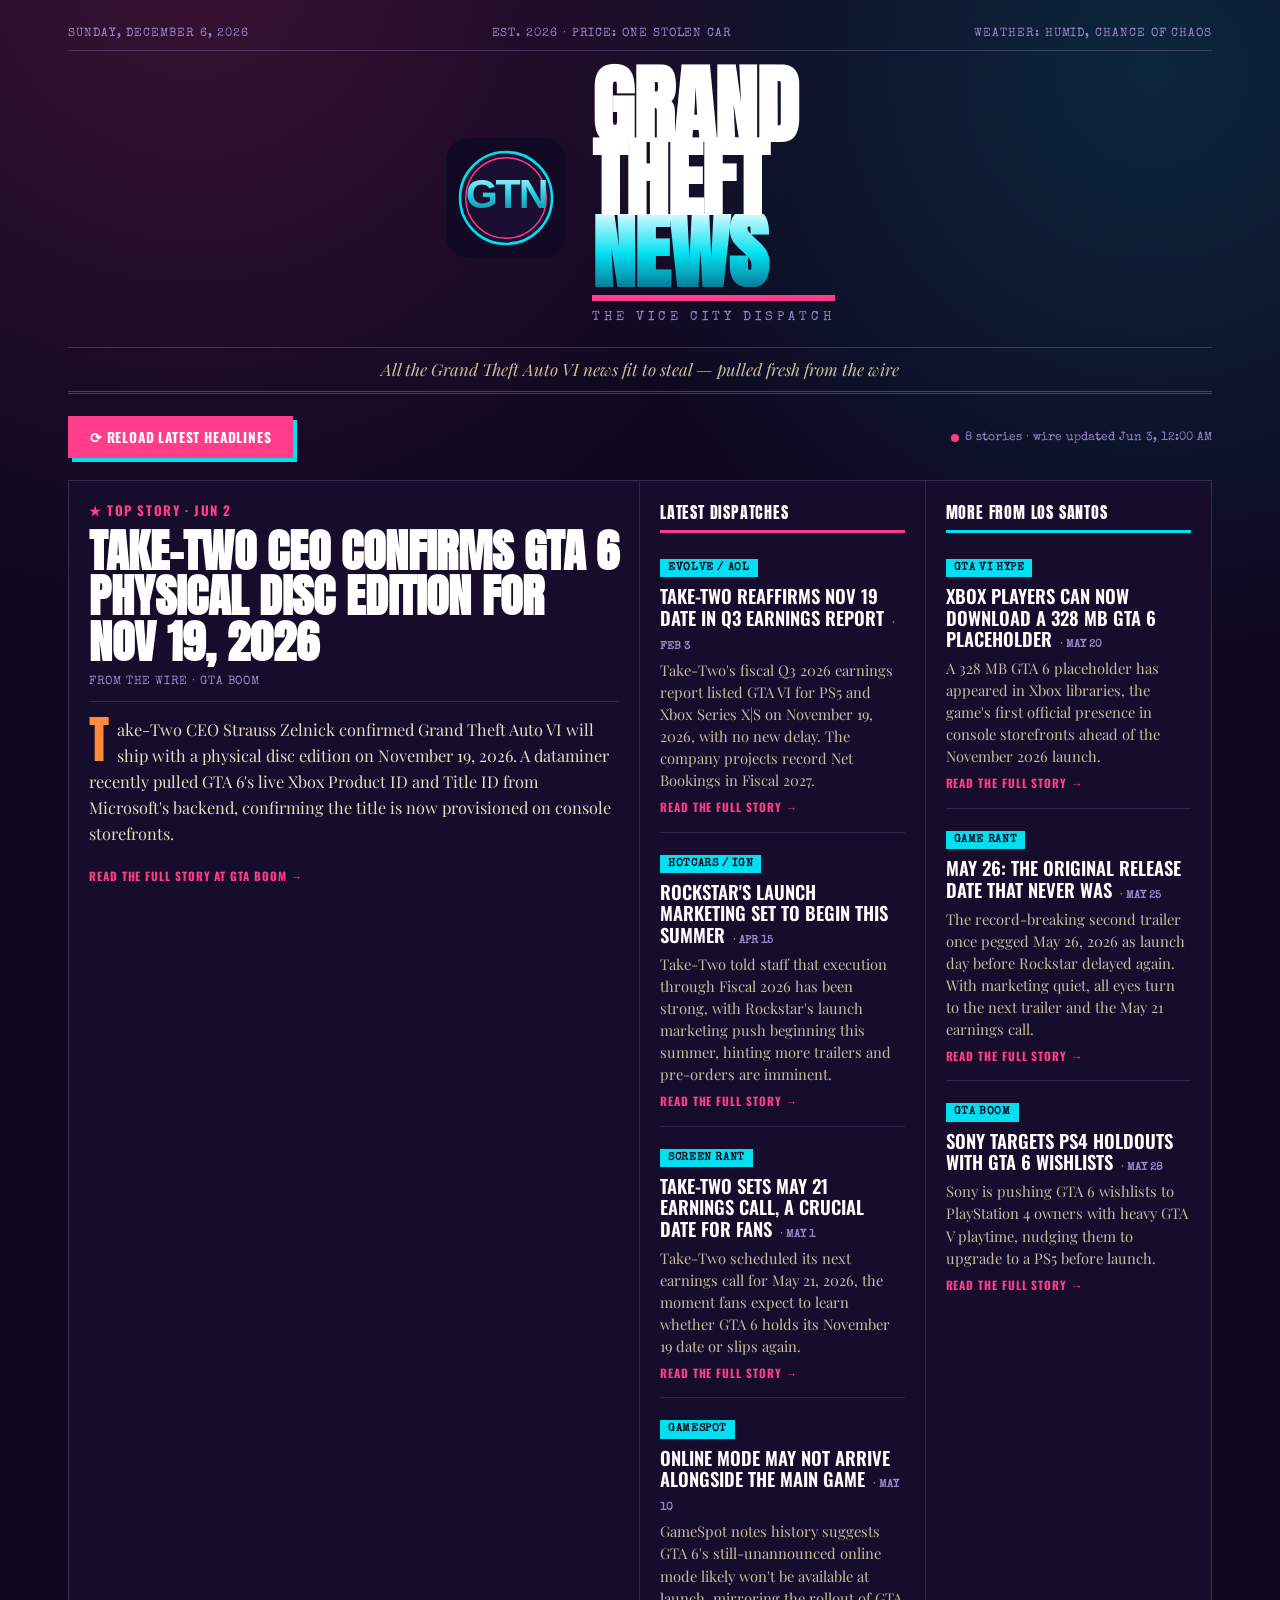
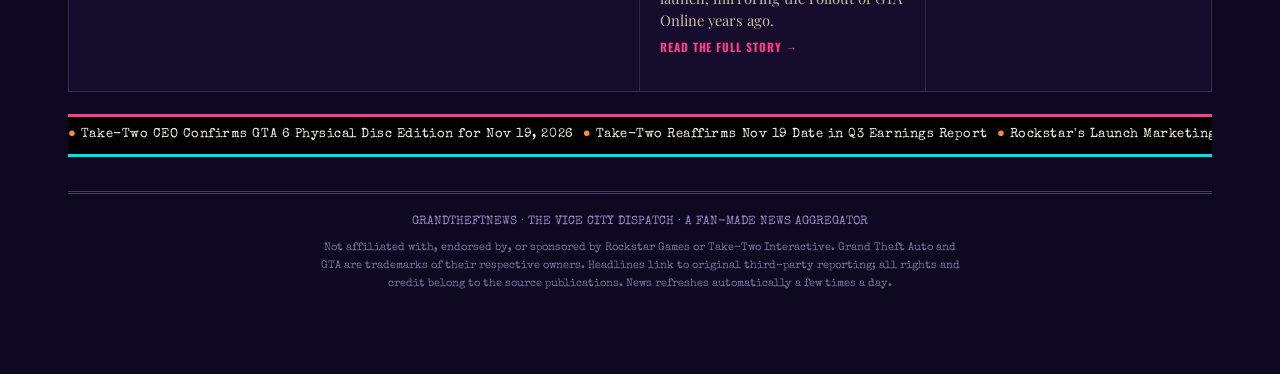
==== grandtheftnews/index.html @ 3bbebb4d "Add files via upload" ====
<!DOCTYPE html>
<html lang="en">
<head>
<meta charset="UTF-8">
<meta name="viewport" content="width=device-width, initial-scale=1.0">
<title>GrandTheftNews — The Vice City Dispatch</title>
<meta name="description" content="Auto-updating Grand Theft Auto VI news, pulled fresh from the wire. The Vice City Dispatch.">
<link rel="icon" type="image/png" href="assets/favicon.png">
<meta property="og:title" content="GrandTheftNews — The Vice City Dispatch">
<meta property="og:description" content="All the Grand Theft Auto VI news fit to steal, pulled fresh from the wire.">
<meta property="og:image" content="assets/emblem.png">
<meta property="og:type" content="website">
<meta name="twitter:card" content="summary_large_image">
<link rel="preconnect" href="https://fonts.googleapis.com">
<link rel="preconnect" href="https://fonts.gstatic.com" crossorigin>
<link href="https://fonts.googleapis.com/css2?family=Anton&family=Oswald:wght@300;400;500;600;700&family=Playfair+Display:ital,wght@0,400;0,700;0,900;1,400&family=Special+Elite&display=swap" rel="stylesheet">
<style>
  :root{
    --ink:#0e0820;
    --panel:#160c2c;
    --panel-2:#1d1138;
    --paper:#f4ecd8;
    --pink:#ff3d8b;
    --cyan:#00e0f0;
    --orange:#ff8a3d;
    --purple:#9a86c8;
    --chrome-top:#cffaff;
  }
  *{margin:0;padding:0;box-sizing:border-box;}
  html{scroll-behavior:smooth;}
  body{
    background:var(--ink);
    color:var(--paper);
    font-family:'Oswald',sans-serif;
    line-height:1.4;
    background-image:
      radial-gradient(circle at 15% -5%, rgba(255,61,139,.18), transparent 45%),
      radial-gradient(circle at 90% 8%, rgba(0,224,240,.14), transparent 42%);
    background-attachment:fixed;
    min-height:100vh;
  }
  .wrap{max-width:1180px;margin:0 auto;padding:0 18px 80px;}

  /* MASTHEAD */
  header.masthead{padding:26px 0 0;}
  .topbar{
    display:flex;justify-content:space-between;align-items:center;
    font-family:'Special Elite',monospace;font-size:.72rem;letter-spacing:.08em;
    text-transform:uppercase;color:var(--purple);
    border-bottom:1px solid rgba(154,134,200,.3);padding-bottom:8px;margin-bottom:18px;
    flex-wrap:wrap;gap:6px;
  }
  .logo-row{display:flex;align-items:center;justify-content:center;gap:26px;flex-wrap:wrap;text-align:center;}
  .emblem{width:120px;height:120px;flex-shrink:0;}
  .wordmark h1{
    font-family:'Anton',sans-serif;font-size:clamp(2.6rem,8vw,5.4rem);line-height:.84;
    text-transform:uppercase;letter-spacing:-.01em;text-align:left;
  }
  .wordmark .l1,.wordmark .l2{color:#fff;display:block;}
  .wordmark .l3{
    display:block;
    background:linear-gradient(180deg,var(--chrome-top),var(--cyan) 55%,#0a7d99);
    -webkit-background-clip:text;background-clip:text;-webkit-text-fill-color:transparent;
  }
  .wordmark .bar{height:6px;width:100%;background:var(--pink);margin-top:8px;}
  .wordmark .tag{font-family:'Special Elite',monospace;font-size:.8rem;letter-spacing:4px;
    color:var(--purple);margin-top:8px;text-align:left;}
  .sub{text-align:center;font-family:'Playfair Display',serif;font-style:italic;font-size:1.05rem;
    margin-top:20px;color:#cdbf9c;border-top:1px solid rgba(154,134,200,.3);
    border-bottom:3px double rgba(154,134,200,.4);padding:10px 0;}

  /* CONTROLS */
  .controls{display:flex;justify-content:space-between;align-items:center;gap:12px;flex-wrap:wrap;margin:22px 0;}
  .refresh{font-family:'Oswald';font-weight:700;text-transform:uppercase;letter-spacing:.06em;font-size:.85rem;
    background:var(--pink);color:#fff;border:none;padding:11px 22px;cursor:pointer;
    box-shadow:4px 4px 0 var(--cyan);transition:transform .12s,box-shadow .12s;}
  .refresh:hover{transform:translate(-2px,-2px);box-shadow:6px 6px 0 var(--cyan);}
  .refresh:active{transform:translate(2px,2px);box-shadow:1px 1px 0 var(--cyan);}
  .refresh:disabled{opacity:.55;cursor:wait;}
  .status{font-family:'Special Elite',monospace;font-size:.78rem;color:var(--purple);}
  .live-dot{display:inline-block;width:8px;height:8px;border-radius:50%;background:var(--pink);margin-right:6px;animation:pulse 1.4s infinite;vertical-align:middle;}
  @keyframes pulse{0%,100%{opacity:1;transform:scale(1);}50%{opacity:.3;transform:scale(.7);}}

  /* DECK */
  .deck{display:grid;grid-template-columns:2fr 1fr 1fr;gap:0;border-top:3px solid var(--pink);
    background:var(--panel);border:1px solid rgba(154,134,200,.25);}
  .col{padding:20px;border-right:1px solid rgba(154,134,200,.2);}
  .col:last-child{border-right:none;}

  .lead .kicker{font-family:'Oswald';font-weight:700;text-transform:uppercase;letter-spacing:.12em;color:var(--pink);font-size:.82rem;margin-bottom:8px;}
  .lead h2{font-family:'Anton';font-size:clamp(1.8rem,4.2vw,2.9rem);line-height:.98;text-transform:uppercase;margin-bottom:10px;}
  .lead h2 a{color:#fff;text-decoration:none;}
  .lead h2 a:hover{color:var(--cyan);}
  .byline{font-family:'Special Elite',monospace;font-size:.74rem;color:var(--purple);text-transform:uppercase;
    letter-spacing:.05em;margin-bottom:14px;border-bottom:1px solid rgba(154,134,200,.25);padding-bottom:10px;}
  .lead p.body{font-family:'Playfair Display',serif;font-size:1.02rem;line-height:1.6;margin-bottom:14px;color:#e6dcc0;}
  .lead p.body::first-letter{font-family:'Anton';font-size:3.2rem;float:left;line-height:.7;padding:6px 8px 0 0;color:var(--orange);}

  .story{padding:15px 0;border-bottom:1px solid rgba(154,134,200,.2);}
  .story:last-child{border-bottom:none;}
  .src{font-family:'Special Elite',monospace;font-size:.66rem;text-transform:uppercase;letter-spacing:.06em;
    color:var(--ink);background:var(--cyan);display:inline-block;padding:2px 8px;margin-bottom:8px;font-weight:bold;}
  .story h3{font-family:'Oswald';font-weight:600;font-size:1.16rem;line-height:1.14;text-transform:uppercase;margin-bottom:6px;}
  .story h3 a{color:#fff;text-decoration:none;background-image:linear-gradient(var(--pink),var(--pink));
    background-size:0 2px;background-repeat:no-repeat;background-position:0 100%;transition:background-size .25s;padding-bottom:2px;}
  .story h3 a:hover{background-size:100% 2px;color:var(--pink);}
  .story p{font-family:'Playfair Display',serif;font-size:.92rem;color:#c8bda0;line-height:1.5;}
  .read{font-family:'Oswald';font-weight:700;font-size:.72rem;text-transform:uppercase;letter-spacing:.08em;
    color:var(--pink);text-decoration:none;display:inline-block;margin-top:8px;}
  .read:hover{text-decoration:underline;}
  .when{font-family:'Special Elite',monospace;font-size:.66rem;color:var(--purple);margin-left:8px;}

  .colhead{font-family:'Anton';text-transform:uppercase;font-size:1rem;letter-spacing:.05em;
    border-bottom:3px solid var(--pink);padding-bottom:6px;margin-bottom:4px;color:#fff;}
  .colhead.alt{border-bottom-color:var(--cyan);}

  .ticker{background:#000;overflow:hidden;white-space:nowrap;border-top:3px solid var(--pink);border-bottom:3px solid var(--cyan);margin-top:22px;}
  .ticker span{display:inline-block;padding:9px 0;font-family:'Special Elite',monospace;font-size:.82rem;letter-spacing:.04em;color:var(--paper);animation:scroll 42s linear infinite;}
  .ticker b{color:var(--orange);}
  @keyframes scroll{from{transform:translateX(0);}to{transform:translateX(-50%);}}

  footer{margin-top:34px;border-top:3px double rgba(154,134,200,.4);padding-top:18px;text-align:center;
    font-family:'Special Elite',monospace;font-size:.74rem;color:var(--purple);line-height:1.7;}
  footer .disc{max-width:640px;margin:8px auto 0;font-size:.66rem;color:#7a6f9c;}

  .skeleton{animation:sk 1.2s infinite;background:linear-gradient(90deg,var(--panel-2),#2a1a4d,var(--panel-2));
    background-size:200% 100%;border-radius:3px;}
  @keyframes sk{0%{background-position:200% 0;}100%{background-position:-200% 0;}}

  @media(max-width:860px){
    .deck{grid-template-columns:1fr;}
    .col{border-right:none;border-bottom:1px solid rgba(154,134,200,.2);}
    .logo-row{gap:16px;}
    .wordmark h1{font-size:clamp(2.4rem,12vw,3.6rem);}
    .emblem{width:88px;height:88px;}
  }
</style>
</head>
<body>
<div class="wrap">

  <header class="masthead">
    <div class="topbar">
      <span id="dateline">VICE CITY EDITION</span>
      <span>EST. 2026 · PRICE: ONE STOLEN CAR</span>
      <span>WEATHER: HUMID, CHANCE OF CHAOS</span>
    </div>
    <div class="logo-row">
      <img class="emblem" src="assets/emblem.svg" alt="GrandTheftNews GTN emblem" width="120" height="120">
      <div class="wordmark">
        <h1><span class="l1">GRAND</span><span class="l2">THEFT</span><span class="l3">NEWS</span></h1>
        <div class="bar"></div>
        <div class="tag">THE VICE CITY DISPATCH</div>
      </div>
    </div>
    <div class="sub">All the Grand Theft Auto&nbsp;VI news fit to steal — pulled fresh from the wire</div>
  </header>

  <div class="controls">
    <button class="refresh" id="refreshBtn">⟳ Reload Latest Headlines</button>
    <div class="status" id="status"><span class="live-dot"></span>Loading the wire…</div>
  </div>

  <div class="deck" id="deck"></div>

  <div class="ticker"><span id="tickerText"></span></div>

  <footer>
    <div>GRANDTHEFTNEWS · THE VICE CITY DISPATCH · A FAN-MADE NEWS AGGREGATOR</div>
    <div class="disc">Not affiliated with, endorsed by, or sponsored by Rockstar Games or Take-Two Interactive.
    Grand Theft Auto and GTA are trademarks of their respective owners. Headlines link to original third-party
    reporting; all rights and credit belong to the source publications. News refreshes automatically a few times a day.</div>
  </footer>
</div>

<script>
const elDeck=document.getElementById('deck');
const elStatus=document.getElementById('status');
const elBtn=document.getElementById('refreshBtn');
const elTicker=document.getElementById('tickerText');

(function setDateline(){
  const opt={weekday:'long',year:'numeric',month:'long',day:'numeric'};
  document.getElementById('dateline').textContent=new Date().toLocaleDateString('en-US',opt).toUpperCase();
})();

function esc(s){return (s||'').replace(/&/g,'&amp;').replace(/</g,'&lt;').replace(/>/g,'&gt;').replace(/"/g,'&quot;');}
function ago(iso){
  if(!iso)return'';
  const d=new Date(iso),now=new Date(),h=Math.floor((now-d)/3.6e6);
  if(isNaN(h))return'';
  if(h<1)return'· just now';if(h<24)return'· '+h+'h ago';
  const days=Math.floor(h/24);return days<8?'· '+days+'d ago':'· '+d.toLocaleDateString('en-US',{month:'short',day:'numeric'});
}

function storyHTML(s){
  return `<div class="story">
    <span class="src">${esc(s.src)}</span>
    <h3><a href="${esc(s.url)}" target="_blank" rel="noopener">${esc(s.title)}</a><span class="when">${ago(s.date)}</span></h3>
    <p>${esc(s.summary)}</p>
    <a class="read" href="${esc(s.url)}" target="_blank" rel="noopener">Read the full story →</a>
  </div>`;
}

function render(items){
  if(!items||!items.length){elDeck.innerHTML='<div class="col"><p>No stories on the wire right now. Check back soon.</p></div>';return;}
  const lead=items.find(i=>i.lead)||items[0];
  const rest=items.filter(i=>i!==lead);
  const mid=rest.slice(0,Math.ceil(rest.length/2));
  const right=rest.slice(Math.ceil(rest.length/2));
  elDeck.innerHTML=`
    <div class="col lead">
      <div class="kicker">★ Top Story ${ago(lead.date)}</div>
      <h2><a href="${esc(lead.url)}" target="_blank" rel="noopener">${esc(lead.title)}</a></h2>
      <div class="byline">From the wire · ${esc(lead.src)}</div>
      <p class="body">${esc(lead.summary)}</p>
      <a class="read" href="${esc(lead.url)}" target="_blank" rel="noopener">Read the full story at ${esc(lead.src)} →</a>
    </div>
    <div class="col"><div class="colhead">Latest Dispatches</div>${mid.map(storyHTML).join('')}</div>
    <div class="col"><div class="colhead alt">More From Los Santos</div>${right.map(storyHTML).join('')}</div>`;
  const t=items.map(i=>`<b>●</b> ${esc(i.title)}`).join('&nbsp;&nbsp;');
  elTicker.innerHTML=t+'&nbsp;&nbsp;&nbsp;'+t;
}

function skeleton(){
  elDeck.innerHTML=`<div class="col lead">
      <div class="kicker">★ Top Story</div>
      <div class="skeleton" style="height:44px;margin-bottom:12px;"></div>
      <div class="skeleton" style="height:14px;width:60%;margin-bottom:14px;"></div>
      <div class="skeleton" style="height:120px;"></div>
    </div>
    <div class="col">${'<div class="skeleton" style="height:78px;margin-bottom:16px;"></div>'.repeat(3)}</div>
    <div class="col">${'<div class="skeleton" style="height:78px;margin-bottom:16px;"></div>'.repeat(3)}</div>`;
}

async function load(bustCache){
  skeleton();
  elStatus.innerHTML='<span class="live-dot"></span>Loading the wire…';
  try{
    const url='assets/news.json'+(bustCache?('?t='+Date.now()):'');
    const res=await fetch(url,{cache:bustCache?'no-store':'default'});
    if(!res.ok)throw new Error('HTTP '+res.status);
    const data=await res.json();
    render(data.items);
    const when=data.updated?new Date(data.updated):null;
    const stamp=when?when.toLocaleString('en-US',{month:'short',day:'numeric',hour:'numeric',minute:'2-digit'}):'';
    elStatus.innerHTML='<span class="live-dot"></span>'+data.items.length+' stories · wire updated '+stamp;
  }catch(e){
    elDeck.innerHTML='<div class="col"><p>Couldn\u2019t reach the wire. If you just published the site, give the first news fetch a few minutes, then reload.</p></div>';
    elStatus.innerHTML='<span class="live-dot"></span>Wire unavailable';
  }
}

elBtn.addEventListener('click',()=>load(true));
load(false);
</script>
</body>
</html>
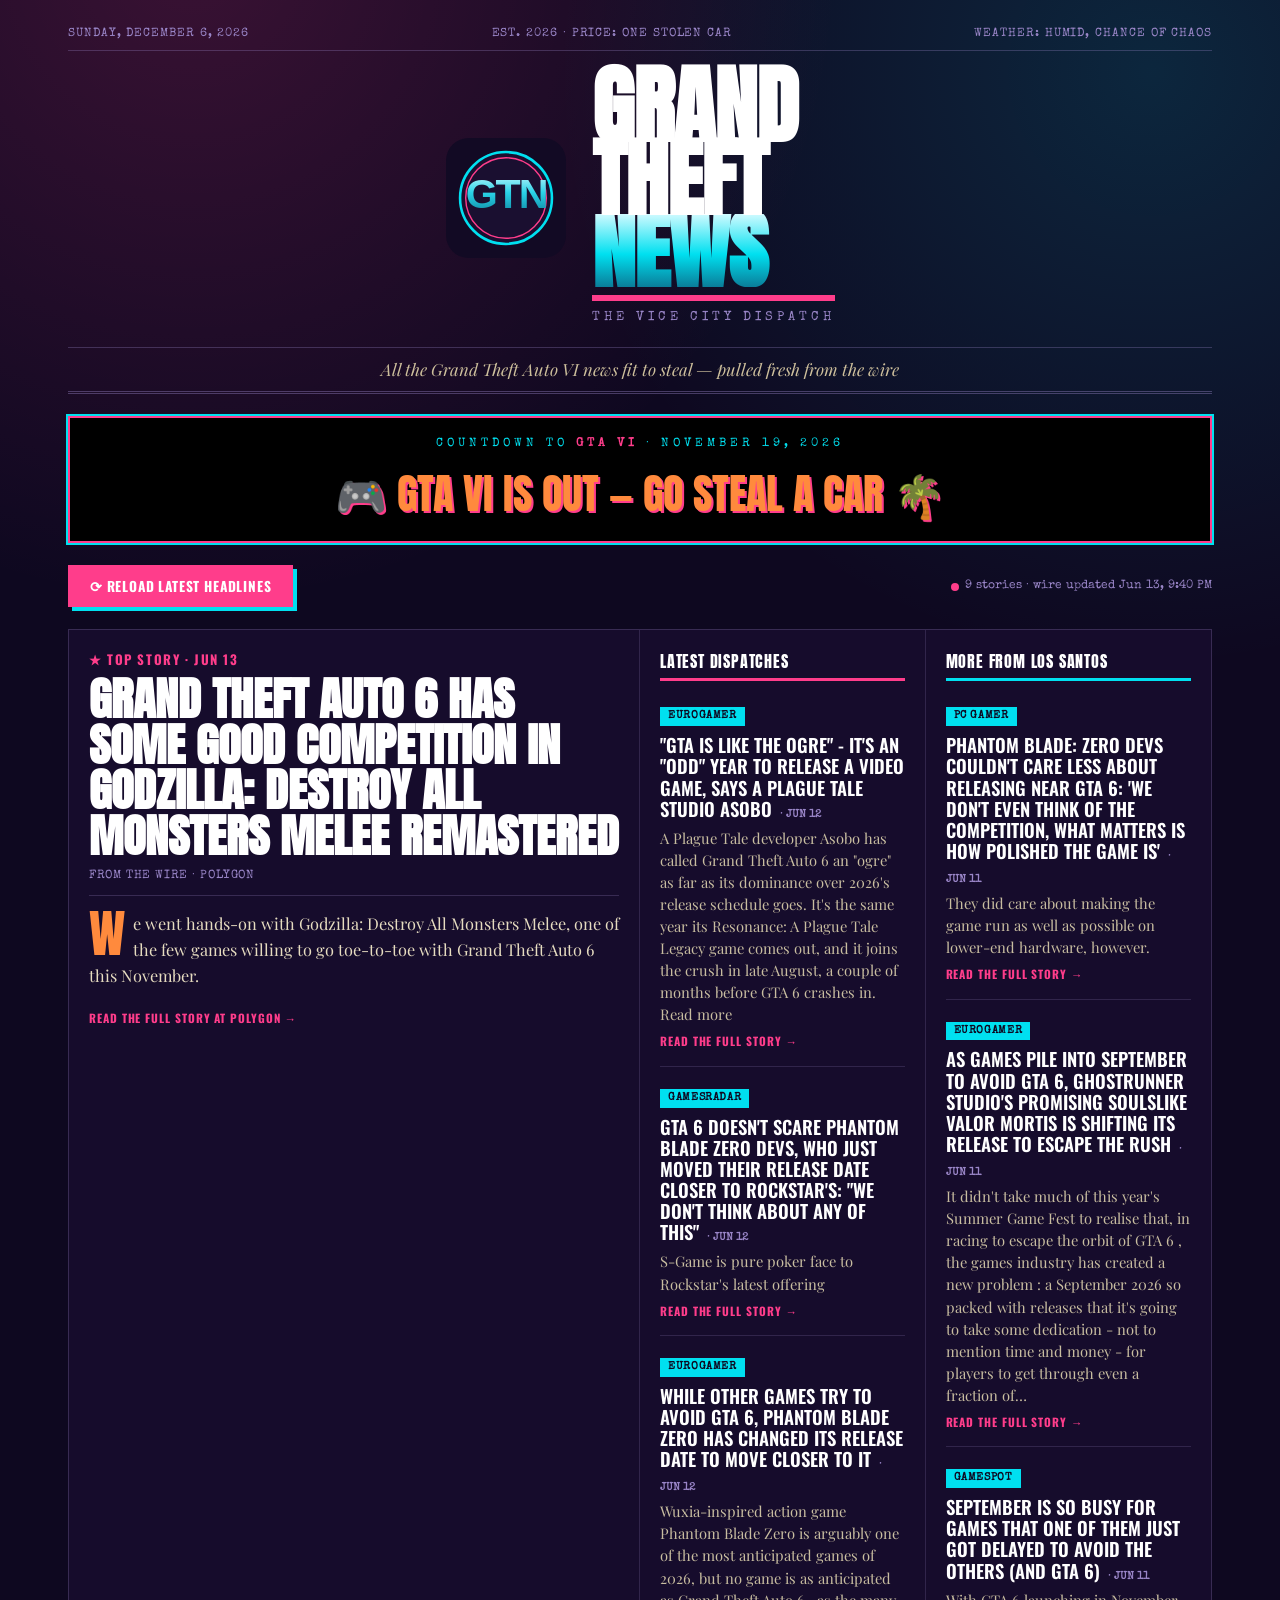
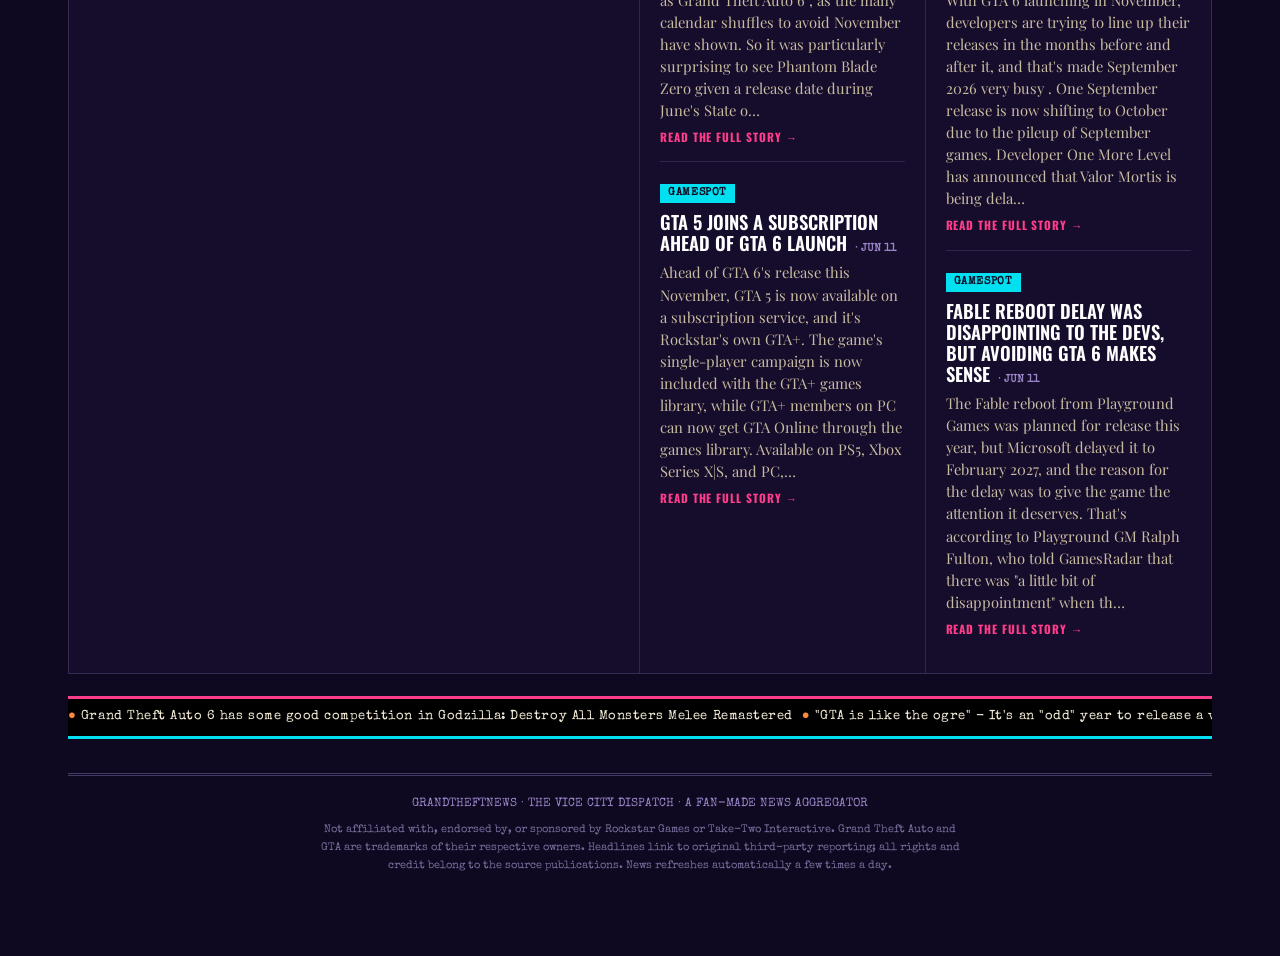
==== commit 8b1a6a1a: "Update index.html" ====
--- a/grandtheftnews/index.html
+++ b/grandtheftnews/index.html
@@ -69,6 +69,25 @@
     margin-top:20px;color:#cdbf9c;border-top:1px solid rgba(154,134,200,.3);
     border-bottom:3px double rgba(154,134,200,.4);padding:10px 0;}
 
+  /* COUNTDOWN */
+  .countdown{margin:22px 0 0;background:#000;border:2px solid var(--pink);
+    box-shadow:0 0 0 2px var(--cyan);padding:18px 16px;text-align:center;}
+  .countdown .cd-label{font-family:'Special Elite',monospace;font-size:.74rem;letter-spacing:4px;
+    text-transform:uppercase;color:var(--cyan);margin-bottom:12px;}
+  .countdown .cd-label b{color:var(--pink);}
+  .cd-grid{display:flex;justify-content:center;gap:14px;flex-wrap:wrap;}
+  .cd-cell{min-width:78px;}
+  .cd-num{font-family:'Anton',sans-serif;font-size:clamp(2.2rem,6vw,3.4rem);line-height:1;
+    color:#fff;text-shadow:2px 2px 0 var(--pink),4px 4px 0 var(--cyan);}
+  .cd-unit{font-family:'Oswald';font-weight:600;text-transform:uppercase;letter-spacing:.12em;
+    font-size:.72rem;color:var(--purple);margin-top:6px;}
+  .cd-sep{font-family:'Anton';font-size:clamp(1.6rem,5vw,2.6rem);color:var(--orange);align-self:flex-start;line-height:1.2;}
+  .countdown.launched .cd-grid{display:none;}
+  .cd-live{display:none;font-family:'Anton';text-transform:uppercase;font-size:clamp(1.6rem,5vw,2.6rem);
+    color:var(--orange);text-shadow:2px 2px 0 var(--pink);}
+  .countdown.launched .cd-live{display:block;}
+  @media(max-width:540px){.cd-sep{display:none;}.cd-cell{min-width:64px;}}
+
   /* CONTROLS */
   .controls{display:flex;justify-content:space-between;align-items:center;gap:12px;flex-wrap:wrap;margin:22px 0;}
   .refresh{font-family:'Oswald';font-weight:700;text-transform:uppercase;letter-spacing:.06em;font-size:.85rem;
@@ -156,6 +175,20 @@
     <div class="sub">All the Grand Theft Auto&nbsp;VI news fit to steal — pulled fresh from the wire</div>
   </header>
 
+  <div class="countdown" id="countdown">
+    <div class="cd-label">Countdown to <b>GTA&nbsp;VI</b> · November&nbsp;19,&nbsp;2026</div>
+    <div class="cd-grid" id="cdGrid">
+      <div class="cd-cell"><div class="cd-num" id="cdDays">--</div><div class="cd-unit">Days</div></div>
+      <div class="cd-sep">:</div>
+      <div class="cd-cell"><div class="cd-num" id="cdHours">--</div><div class="cd-unit">Hours</div></div>
+      <div class="cd-sep">:</div>
+      <div class="cd-cell"><div class="cd-num" id="cdMins">--</div><div class="cd-unit">Minutes</div></div>
+      <div class="cd-sep">:</div>
+      <div class="cd-cell"><div class="cd-num" id="cdSecs">--</div><div class="cd-unit">Seconds</div></div>
+    </div>
+    <div class="cd-live">🎮 GTA VI IS OUT — GO STEAL A CAR 🌴</div>
+  </div>
+
   <div class="controls">
     <button class="refresh" id="refreshBtn">⟳ Reload Latest Headlines</button>
     <div class="status" id="status"><span class="live-dot"></span>Loading the wire…</div>
@@ -182,6 +215,29 @@
 (function setDateline(){
   const opt={weekday:'long',year:'numeric',month:'long',day:'numeric'};
   document.getElementById('dateline').textContent=new Date().toLocaleDateString('en-US',opt).toUpperCase();
+})();
+
+// ---- Launch countdown ----
+// GTA VI release date. If Rockstar moves it, change ONLY this line (year, month-1, day).
+// Note: month is 0-indexed, so November = 10.
+const GTA6_LAUNCH = new Date(2026, 10, 19, 0, 0, 0);
+(function tickCountdown(){
+  const cd=document.getElementById('countdown');
+  const pad=n=>String(n).padStart(2,'0');
+  function update(){
+    const diff=GTA6_LAUNCH-new Date();
+    if(diff<=0){cd.classList.add('launched');return;}
+    const d=Math.floor(diff/8.64e7);
+    const h=Math.floor(diff%8.64e7/3.6e6);
+    const m=Math.floor(diff%3.6e6/6e4);
+    const s=Math.floor(diff%6e4/1e3);
+    document.getElementById('cdDays').textContent=d;
+    document.getElementById('cdHours').textContent=pad(h);
+    document.getElementById('cdMins').textContent=pad(m);
+    document.getElementById('cdSecs').textContent=pad(s);
+  }
+  update();
+  setInterval(update,1000);
 })();
 
 function esc(s){return (s||'').replace(/&/g,'&amp;').replace(/</g,'&lt;').replace(/>/g,'&gt;').replace(/"/g,'&quot;');}
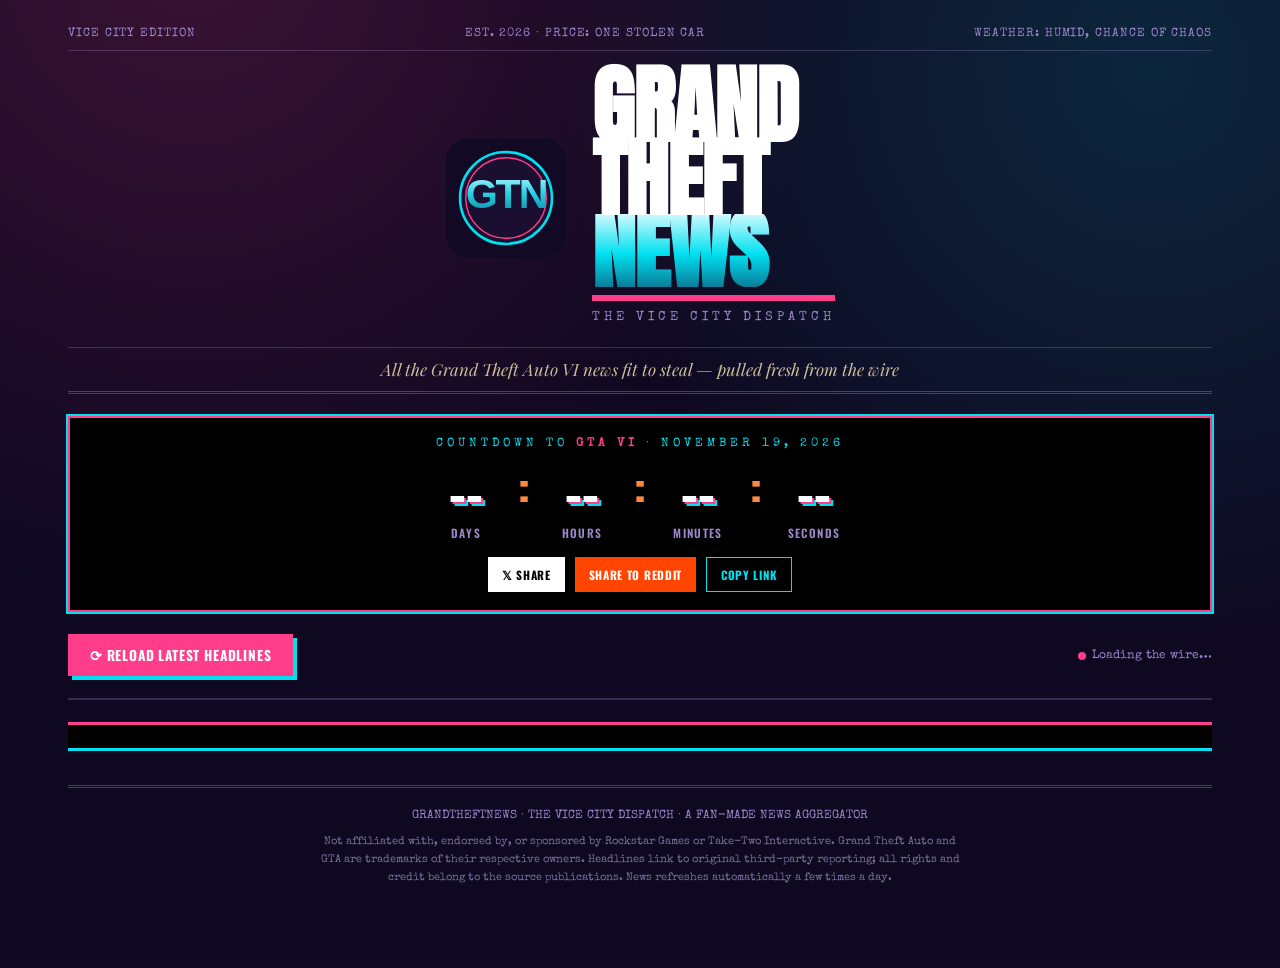
==== commit 09c65345: "Update index.html" ====
--- a/grandtheftnews/index.html
+++ b/grandtheftnews/index.html
@@ -4,13 +4,21 @@
 <meta charset="UTF-8">
 <meta name="viewport" content="width=device-width, initial-scale=1.0">
 <title>GrandTheftNews — The Vice City Dispatch</title>
-<meta name="description" content="Auto-updating Grand Theft Auto VI news, pulled fresh from the wire. The Vice City Dispatch.">
+<meta name="description" content="Live GTA 6 countdown and auto-updating Grand Theft Auto VI news, pulled fresh from the wire. The Vice City Dispatch.">
+<link rel="canonical" href="https://grandtheftnews.com/">
 <link rel="icon" type="image/png" href="assets/favicon.png">
-<meta property="og:title" content="GrandTheftNews — The Vice City Dispatch">
-<meta property="og:description" content="All the Grand Theft Auto VI news fit to steal, pulled fresh from the wire.">
-<meta property="og:image" content="assets/emblem.png">
+<meta property="og:site_name" content="GrandTheftNews">
+<meta property="og:title" content="GrandTheftNews — Live GTA 6 Countdown & News">
+<meta property="og:description" content="All the Grand Theft Auto VI news fit to steal, plus a live countdown to launch. Pulled fresh from the wire.">
+<meta property="og:image" content="https://grandtheftnews.com/assets/og-image.png">
+<meta property="og:image:width" content="1200">
+<meta property="og:image:height" content="630">
+<meta property="og:url" content="https://grandtheftnews.com/">
 <meta property="og:type" content="website">
 <meta name="twitter:card" content="summary_large_image">
+<meta name="twitter:title" content="GrandTheftNews — Live GTA 6 Countdown & News">
+<meta name="twitter:description" content="All the Grand Theft Auto VI news fit to steal, plus a live countdown to launch.">
+<meta name="twitter:image" content="https://grandtheftnews.com/assets/og-image.png">
 <link rel="preconnect" href="https://fonts.googleapis.com">
 <link rel="preconnect" href="https://fonts.gstatic.com" crossorigin>
 <link href="https://fonts.googleapis.com/css2?family=Anton&family=Oswald:wght@300;400;500;600;700&family=Playfair+Display:ital,wght@0,400;0,700;0,900;1,400&family=Special+Elite&display=swap" rel="stylesheet">
@@ -40,8 +48,6 @@
     min-height:100vh;
   }
   .wrap{max-width:1180px;margin:0 auto;padding:0 18px 80px;}
-
-  /* MASTHEAD */
   header.masthead{padding:26px 0 0;}
   .topbar{
     display:flex;justify-content:space-between;align-items:center;
@@ -86,9 +92,17 @@
   .cd-live{display:none;font-family:'Anton';text-transform:uppercase;font-size:clamp(1.6rem,5vw,2.6rem);
     color:var(--orange);text-shadow:2px 2px 0 var(--pink);}
   .countdown.launched .cd-live{display:block;}
+  .cd-share{margin-top:16px;display:flex;justify-content:center;gap:10px;flex-wrap:wrap;}
+  .cd-share a,.cd-share button{font-family:'Oswald';font-weight:700;text-transform:uppercase;
+    letter-spacing:.06em;font-size:.72rem;padding:8px 14px;border:none;cursor:pointer;
+    text-decoration:none;display:inline-flex;align-items:center;gap:6px;transition:transform .12s;}
+  .cd-share a:hover,.cd-share button:hover{transform:translateY(-2px);}
+  .cd-share .s-x{background:#fff;color:#000;}
+  .cd-share .s-reddit{background:#ff4500;color:#fff;}
+  .cd-share .s-copy{background:transparent;color:var(--cyan);border:1px solid var(--cyan);}
+  .cd-share .s-copy.copied{background:var(--cyan);color:#000;}
   @media(max-width:540px){.cd-sep{display:none;}.cd-cell{min-width:64px;}}
 
-  /* CONTROLS */
   .controls{display:flex;justify-content:space-between;align-items:center;gap:12px;flex-wrap:wrap;margin:22px 0;}
   .refresh{font-family:'Oswald';font-weight:700;text-transform:uppercase;letter-spacing:.06em;font-size:.85rem;
     background:var(--pink);color:#fff;border:none;padding:11px 22px;cursor:pointer;
@@ -100,12 +114,10 @@
   .live-dot{display:inline-block;width:8px;height:8px;border-radius:50%;background:var(--pink);margin-right:6px;animation:pulse 1.4s infinite;vertical-align:middle;}
   @keyframes pulse{0%,100%{opacity:1;transform:scale(1);}50%{opacity:.3;transform:scale(.7);}}
 
-  /* DECK */
   .deck{display:grid;grid-template-columns:2fr 1fr 1fr;gap:0;border-top:3px solid var(--pink);
     background:var(--panel);border:1px solid rgba(154,134,200,.25);}
   .col{padding:20px;border-right:1px solid rgba(154,134,200,.2);}
   .col:last-child{border-right:none;}
-
   .lead .kicker{font-family:'Oswald';font-weight:700;text-transform:uppercase;letter-spacing:.12em;color:var(--pink);font-size:.82rem;margin-bottom:8px;}
   .lead h2{font-family:'Anton';font-size:clamp(1.8rem,4.2vw,2.9rem);line-height:.98;text-transform:uppercase;margin-bottom:10px;}
   .lead h2 a{color:#fff;text-decoration:none;}
@@ -114,7 +126,6 @@
     letter-spacing:.05em;margin-bottom:14px;border-bottom:1px solid rgba(154,134,200,.25);padding-bottom:10px;}
   .lead p.body{font-family:'Playfair Display',serif;font-size:1.02rem;line-height:1.6;margin-bottom:14px;color:#e6dcc0;}
   .lead p.body::first-letter{font-family:'Anton';font-size:3.2rem;float:left;line-height:.7;padding:6px 8px 0 0;color:var(--orange);}
-
   .story{padding:15px 0;border-bottom:1px solid rgba(154,134,200,.2);}
   .story:last-child{border-bottom:none;}
   .src{font-family:'Special Elite',monospace;font-size:.66rem;text-transform:uppercase;letter-spacing:.06em;
@@ -128,24 +139,19 @@
     color:var(--pink);text-decoration:none;display:inline-block;margin-top:8px;}
   .read:hover{text-decoration:underline;}
   .when{font-family:'Special Elite',monospace;font-size:.66rem;color:var(--purple);margin-left:8px;}
-
   .colhead{font-family:'Anton';text-transform:uppercase;font-size:1rem;letter-spacing:.05em;
     border-bottom:3px solid var(--pink);padding-bottom:6px;margin-bottom:4px;color:#fff;}
   .colhead.alt{border-bottom-color:var(--cyan);}
-
   .ticker{background:#000;overflow:hidden;white-space:nowrap;border-top:3px solid var(--pink);border-bottom:3px solid var(--cyan);margin-top:22px;}
   .ticker span{display:inline-block;padding:9px 0;font-family:'Special Elite',monospace;font-size:.82rem;letter-spacing:.04em;color:var(--paper);animation:scroll 42s linear infinite;}
   .ticker b{color:var(--orange);}
   @keyframes scroll{from{transform:translateX(0);}to{transform:translateX(-50%);}}
-
   footer{margin-top:34px;border-top:3px double rgba(154,134,200,.4);padding-top:18px;text-align:center;
     font-family:'Special Elite',monospace;font-size:.74rem;color:var(--purple);line-height:1.7;}
   footer .disc{max-width:640px;margin:8px auto 0;font-size:.66rem;color:#7a6f9c;}
-
   .skeleton{animation:sk 1.2s infinite;background:linear-gradient(90deg,var(--panel-2),#2a1a4d,var(--panel-2));
     background-size:200% 100%;border-radius:3px;}
   @keyframes sk{0%{background-position:200% 0;}100%{background-position:-200% 0;}}
-
   @media(max-width:860px){
     .deck{grid-template-columns:1fr;}
     .col{border-right:none;border-bottom:1px solid rgba(154,134,200,.2);}
@@ -187,6 +193,11 @@
       <div class="cd-cell"><div class="cd-num" id="cdSecs">--</div><div class="cd-unit">Seconds</div></div>
     </div>
     <div class="cd-live">🎮 GTA VI IS OUT — GO STEAL A CAR 🌴</div>
+    <div class="cd-share">
+      <a class="s-x" id="shareX" href="#" target="_blank" rel="noopener">𝕏 Share</a>
+      <a class="s-reddit" id="shareReddit" href="#" target="_blank" rel="noopener">Share to Reddit</a>
+      <button class="s-copy" id="shareCopy" type="button">Copy Link</button>
+    </div>
   </div>
 
   <div class="controls">
@@ -221,94 +232,4 @@
 // GTA VI release date. If Rockstar moves it, change ONLY this line (year, month-1, day).
 // Note: month is 0-indexed, so November = 10.
 const GTA6_LAUNCH = new Date(2026, 10, 19, 0, 0, 0);
-(function tickCountdown(){
-  const cd=document.getElementById('countdown');
-  const pad=n=>String(n).padStart(2,'0');
-  function update(){
-    const diff=GTA6_LAUNCH-new Date();
-    if(diff<=0){cd.classList.add('launched');return;}
-    const d=Math.floor(diff/8.64e7);
-    const h=Math.floor(diff%8.64e7/3.6e6);
-    const m=Math.floor(diff%3.6e6/6e4);
-    const s=Math.floor(diff%6e4/1e3);
-    document.getElementById('cdDays').textContent=d;
-    document.getElementById('cdHours').textContent=pad(h);
-    document.getElementById('cdMins').textContent=pad(m);
-    document.getElementById('cdSecs').textContent=pad(s);
-  }
-  update();
-  setInterval(update,1000);
-})();
-
-function esc(s){return (s||'').replace(/&/g,'&amp;').replace(/</g,'&lt;').replace(/>/g,'&gt;').replace(/"/g,'&quot;');}
-function ago(iso){
-  if(!iso)return'';
-  const d=new Date(iso),now=new Date(),h=Math.floor((now-d)/3.6e6);
-  if(isNaN(h))return'';
-  if(h<1)return'· just now';if(h<24)return'· '+h+'h ago';
-  const days=Math.floor(h/24);return days<8?'· '+days+'d ago':'· '+d.toLocaleDateString('en-US',{month:'short',day:'numeric'});
-}
-
-function storyHTML(s){
-  return `<div class="story">
-    <span class="src">${esc(s.src)}</span>
-    <h3><a href="${esc(s.url)}" target="_blank" rel="noopener">${esc(s.title)}</a><span class="when">${ago(s.date)}</span></h3>
-    <p>${esc(s.summary)}</p>
-    <a class="read" href="${esc(s.url)}" target="_blank" rel="noopener">Read the full story →</a>
-  </div>`;
-}
-
-function render(items){
-  if(!items||!items.length){elDeck.innerHTML='<div class="col"><p>No stories on the wire right now. Check back soon.</p></div>';return;}
-  const lead=items.find(i=>i.lead)||items[0];
-  const rest=items.filter(i=>i!==lead);
-  const mid=rest.slice(0,Math.ceil(rest.length/2));
-  const right=rest.slice(Math.ceil(rest.length/2));
-  elDeck.innerHTML=`
-    <div class="col lead">
-      <div class="kicker">★ Top Story ${ago(lead.date)}</div>
-      <h2><a href="${esc(lead.url)}" target="_blank" rel="noopener">${esc(lead.title)}</a></h2>
-      <div class="byline">From the wire · ${esc(lead.src)}</div>
-      <p class="body">${esc(lead.summary)}</p>
-      <a class="read" href="${esc(lead.url)}" target="_blank" rel="noopener">Read the full story at ${esc(lead.src)} →</a>
-    </div>
-    <div class="col"><div class="colhead">Latest Dispatches</div>${mid.map(storyHTML).join('')}</div>
-    <div class="col"><div class="colhead alt">More From Los Santos</div>${right.map(storyHTML).join('')}</div>`;
-  const t=items.map(i=>`<b>●</b> ${esc(i.title)}`).join('&nbsp;&nbsp;');
-  elTicker.innerHTML=t+'&nbsp;&nbsp;&nbsp;'+t;
-}
-
-function skeleton(){
-  elDeck.innerHTML=`<div class="col lead">
-      <div class="kicker">★ Top Story</div>
-      <div class="skeleton" style="height:44px;margin-bottom:12px;"></div>
-      <div class="skeleton" style="height:14px;width:60%;margin-bottom:14px;"></div>
-      <div class="skeleton" style="height:120px;"></div>
-    </div>
-    <div class="col">${'<div class="skeleton" style="height:78px;margin-bottom:16px;"></div>'.repeat(3)}</div>
-    <div class="col">${'<div class="skeleton" style="height:78px;margin-bottom:16px;"></div>'.repeat(3)}</div>`;
-}
-
-async function load(bustCache){
-  skeleton();
-  elStatus.innerHTML='<span class="live-dot"></span>Loading the wire…';
-  try{
-    const url='assets/news.json'+(bustCache?('?t='+Date.now()):'');
-    const res=await fetch(url,{cache:bustCache?'no-store':'default'});
-    if(!res.ok)throw new Error('HTTP '+res.status);
-    const data=await res.json();
-    render(data.items);
-    const when=data.updated?new Date(data.updated):null;
-    const stamp=when?when.toLocaleString('en-US',{month:'short',day:'numeric',hour:'numeric',minute:'2-digit'}):'';
-    elStatus.innerHTML='<span class="live-dot"></span>'+data.items.length+' stories · wire updated '+stamp;
-  }catch(e){
-    elDeck.innerHTML='<div class="col"><p>Couldn\u2019t reach the wire. If you just published the site, give the first news fetch a few minutes, then reload.</p></div>';
-    elStatus.innerHTML='<span class="live-dot"></span>Wire unavailable';
-  }
-}
-
-elBtn.addEventListener('click',()=>load(true));
-load(false);
-</script>
-</body>
-</html>
+(function
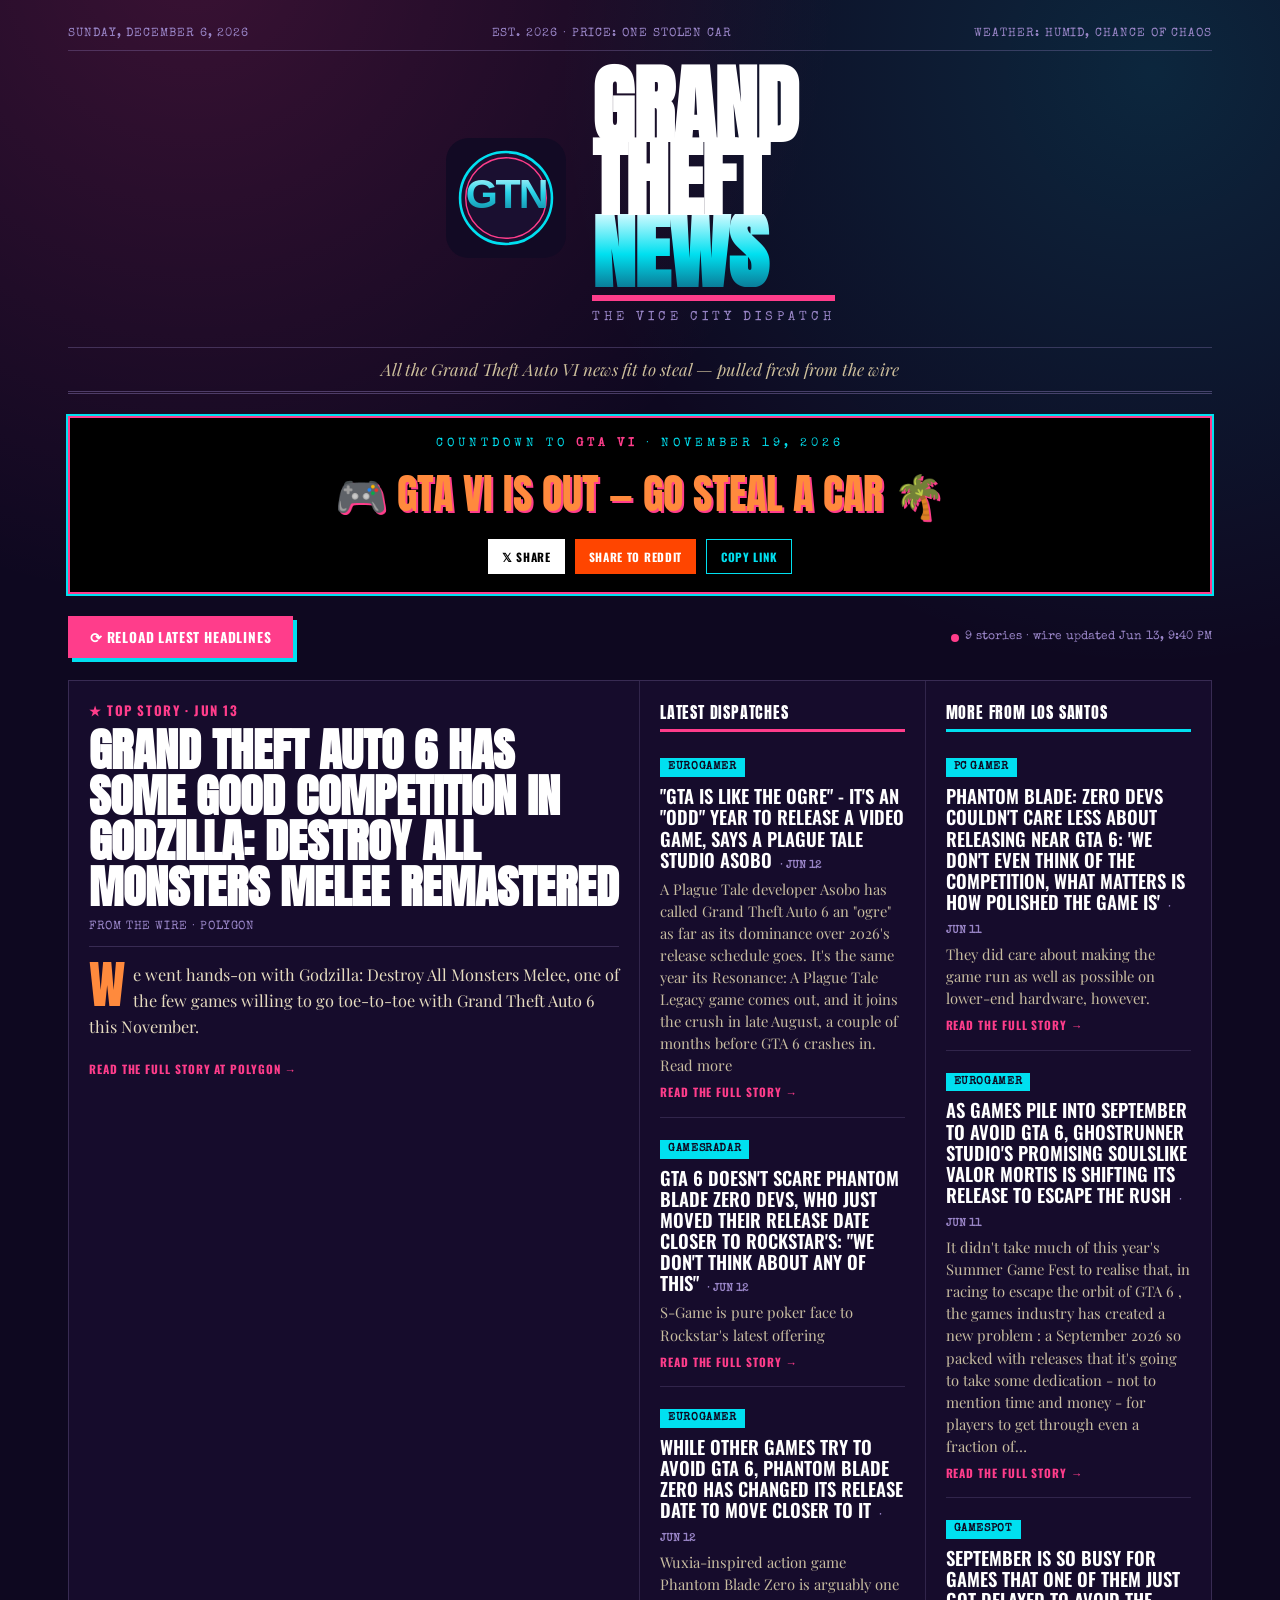
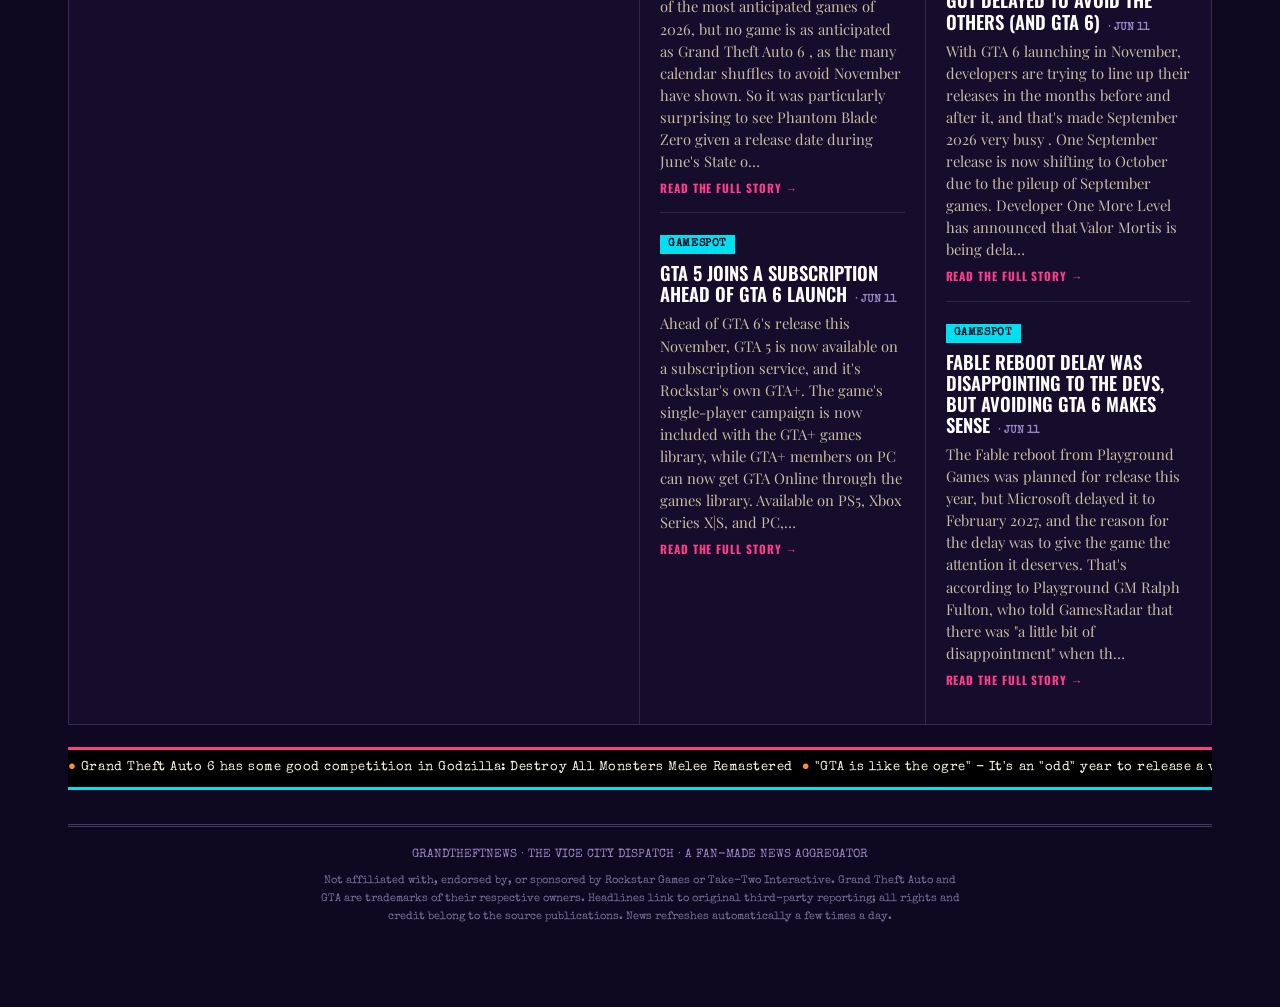
==== commit a30804b8: "Update index.html" ====
--- a/grandtheftnews/index.html
+++ b/grandtheftnews/index.html
@@ -232,4 +232,111 @@
 // GTA VI release date. If Rockstar moves it, change ONLY this line (year, month-1, day).
 // Note: month is 0-indexed, so November = 10.
 const GTA6_LAUNCH = new Date(2026, 10, 19, 0, 0, 0);
-(function
+(function tickCountdown(){
+  const cd=document.getElementById('countdown');
+  const pad=n=>String(n).padStart(2,'0');
+  function update(){
+    const diff=GTA6_LAUNCH-new Date();
+    if(diff<=0){cd.classList.add('launched');return;}
+    const d=Math.floor(diff/8.64e7);
+    const h=Math.floor(diff%8.64e7/3.6e6);
+    const m=Math.floor(diff%3.6e6/6e4);
+    const s=Math.floor(diff%6e4/1e3);
+    document.getElementById('cdDays').textContent=d;
+    document.getElementById('cdHours').textContent=pad(h);
+    document.getElementById('cdMins').textContent=pad(m);
+    document.getElementById('cdSecs').textContent=pad(s);
+  }
+  update();
+  setInterval(update,1000);
+})();
+
+// ---- Share buttons ----
+(function setupShare(){
+  const url='https://grandtheftnews.com/';
+  function daysLeft(){return Math.max(0,Math.floor((GTA6_LAUNCH-new Date())/8.64e7));}
+  const text=`${daysLeft()} days until GTA 6 drops 🌴 Live countdown + all the latest news at`;
+  const x=document.getElementById('shareX');
+  const r=document.getElementById('shareReddit');
+  const c=document.getElementById('shareCopy');
+  if(x)x.href=`https://twitter.com/intent/tweet?text=${encodeURIComponent(text)}&url=${encodeURIComponent(url)}`;
+  if(r)r.href=`https://www.reddit.com/submit?url=${encodeURIComponent(url)}&title=${encodeURIComponent('GrandTheftNews — live GTA 6 countdown + latest news')}`;
+  if(c)c.addEventListener('click',async()=>{
+    try{await navigator.clipboard.writeText(url);c.textContent='Copied!';c.classList.add('copied');
+      setTimeout(()=>{c.textContent='Copy Link';c.classList.remove('copied');},1800);}
+    catch(e){c.textContent='Copy: '+url;}
+  });
+})();
+
+function esc(s){return (s||'').replace(/&/g,'&amp;').replace(/</g,'&lt;').replace(/>/g,'&gt;').replace(/"/g,'&quot;');}
+function ago(iso){
+  if(!iso)return'';
+  const d=new Date(iso),now=new Date(),h=Math.floor((now-d)/3.6e6);
+  if(isNaN(h))return'';
+  if(h<1)return'· just now';if(h<24)return'· '+h+'h ago';
+  const days=Math.floor(h/24);return days<8?'· '+days+'d ago':'· '+d.toLocaleDateString('en-US',{month:'short',day:'numeric'});
+}
+
+function storyHTML(s){
+  return `<div class="story">
+    <span class="src">${esc(s.src)}</span>
+    <h3><a href="${esc(s.url)}" target="_blank" rel="noopener">${esc(s.title)}</a><span class="when">${ago(s.date)}</span></h3>
+    <p>${esc(s.summary)}</p>
+    <a class="read" href="${esc(s.url)}" target="_blank" rel="noopener">Read the full story →</a>
+  </div>`;
+}
+
+function render(items){
+  if(!items||!items.length){elDeck.innerHTML='<div class="col"><p>No stories on the wire right now. Check back soon.</p></div>';return;}
+  const lead=items.find(i=>i.lead)||items[0];
+  const rest=items.filter(i=>i!==lead);
+  const mid=rest.slice(0,Math.ceil(rest.length/2));
+  const right=rest.slice(Math.ceil(rest.length/2));
+  elDeck.innerHTML=`
+    <div class="col lead">
+      <div class="kicker">★ Top Story ${ago(lead.date)}</div>
+      <h2><a href="${esc(lead.url)}" target="_blank" rel="noopener">${esc(lead.title)}</a></h2>
+      <div class="byline">From the wire · ${esc(lead.src)}</div>
+      <p class="body">${esc(lead.summary)}</p>
+      <a class="read" href="${esc(lead.url)}" target="_blank" rel="noopener">Read the full story at ${esc(lead.src)} →</a>
+    </div>
+    <div class="col"><div class="colhead">Latest Dispatches</div>${mid.map(storyHTML).join('')}</div>
+    <div class="col"><div class="colhead alt">More From Los Santos</div>${right.map(storyHTML).join('')}</div>`;
+  const t=items.map(i=>`<b>●</b> ${esc(i.title)}`).join('&nbsp;&nbsp;');
+  elTicker.innerHTML=t+'&nbsp;&nbsp;&nbsp;'+t;
+}
+
+function skeleton(){
+  elDeck.innerHTML=`<div class="col lead">
+      <div class="kicker">★ Top Story</div>
+      <div class="skeleton" style="height:44px;margin-bottom:12px;"></div>
+      <div class="skeleton" style="height:14px;width:60%;margin-bottom:14px;"></div>
+      <div class="skeleton" style="height:120px;"></div>
+    </div>
+    <div class="col">${'<div class="skeleton" style="height:78px;margin-bottom:16px;"></div>'.repeat(3)}</div>
+    <div class="col">${'<div class="skeleton" style="height:78px;margin-bottom:16px;"></div>'.repeat(3)}</div>`;
+}
+
+async function load(bustCache){
+  skeleton();
+  elStatus.innerHTML='<span class="live-dot"></span>Loading the wire…';
+  try{
+    const url='assets/news.json'+(bustCache?('?t='+Date.now()):'');
+    const res=await fetch(url,{cache:bustCache?'no-store':'default'});
+    if(!res.ok)throw new Error('HTTP '+res.status);
+    const data=await res.json();
+    render(data.items);
+    const when=data.updated?new Date(data.updated):null;
+    const stamp=when?when.toLocaleString('en-US',{month:'short',day:'numeric',hour:'numeric',minute:'2-digit'}):'';
+    elStatus.innerHTML='<span class="live-dot"></span>'+data.items.length+' stories · wire updated '+stamp;
+  }catch(e){
+    elDeck.innerHTML='<div class="col"><p>Couldn\u2019t reach the wire. If you just published the site, give the first news fetch a few minutes, then reload.</p></div>';
+    elStatus.innerHTML='<span class="live-dot"></span>Wire unavailable';
+  }
+}
+
+elBtn.addEventListener('click',()=>load(true));
+load(false);
+</script>
+</body>
+</html>
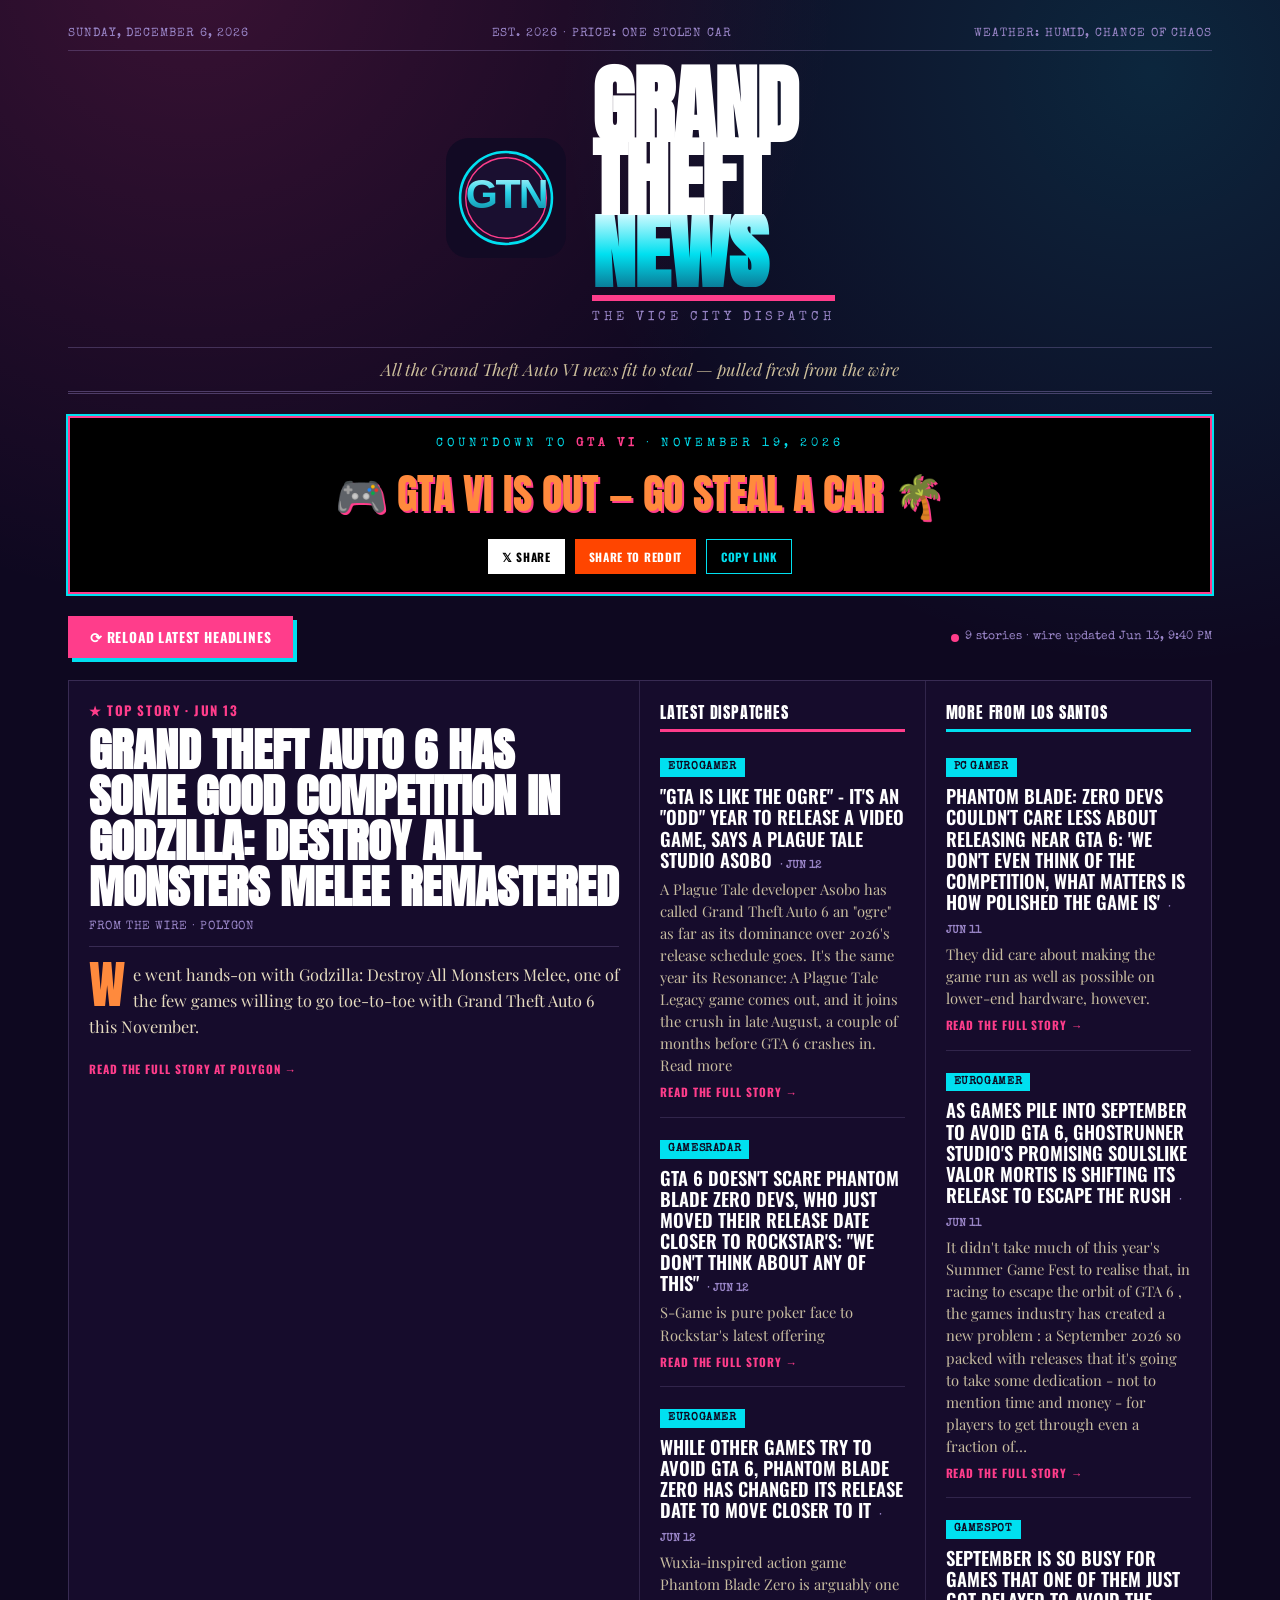
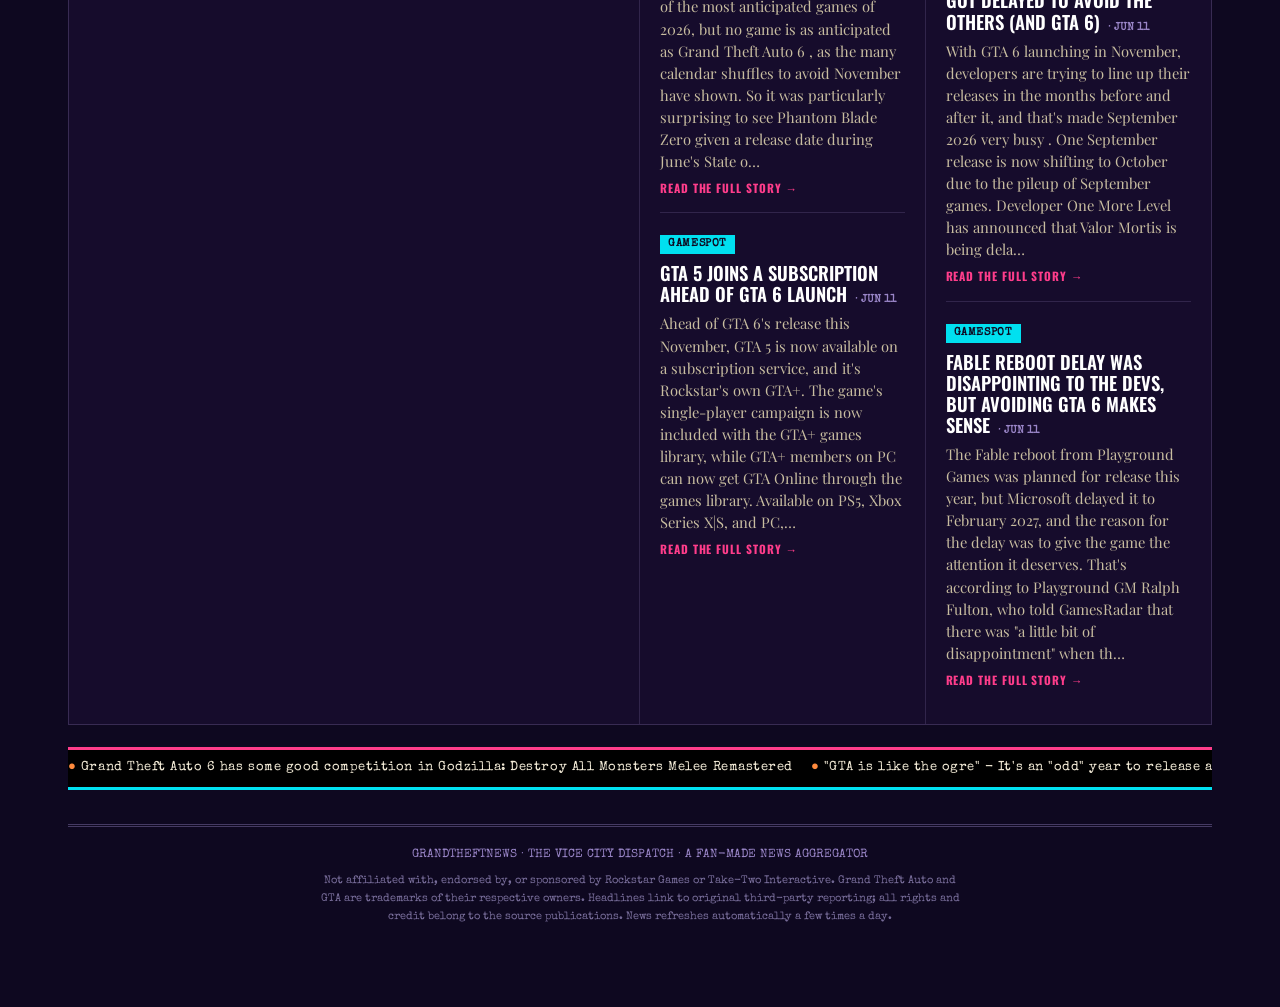
==== commit fd84f614: "Update index.html" ====
--- a/grandtheftnews/index.html
+++ b/grandtheftnews/index.html
@@ -10,15 +10,15 @@
 <meta property="og:site_name" content="GrandTheftNews">
 <meta property="og:title" content="GrandTheftNews — Live GTA 6 Countdown & News">
 <meta property="og:description" content="All the Grand Theft Auto VI news fit to steal, plus a live countdown to launch. Pulled fresh from the wire.">
-<meta property="og:image" content="https://grandtheftnews.com/assets/og-image.png">
-<meta property="og:image:width" content="1200">
-<meta property="og:image:height" content="630">
+<meta property="og:image" content="https://grandtheftnews.com/assets/emblem.png">
+<meta property="og:image:width" content="1024">
+<meta property="og:image:height" content="1024">
 <meta property="og:url" content="https://grandtheftnews.com/">
 <meta property="og:type" content="website">
 <meta name="twitter:card" content="summary_large_image">
 <meta name="twitter:title" content="GrandTheftNews — Live GTA 6 Countdown & News">
 <meta name="twitter:description" content="All the Grand Theft Auto VI news fit to steal, plus a live countdown to launch.">
-<meta name="twitter:image" content="https://grandtheftnews.com/assets/og-image.png">
+<meta name="twitter:image" content="https://grandtheftnews.com/assets/emblem.png">
 <link rel="preconnect" href="https://fonts.googleapis.com">
 <link rel="preconnect" href="https://fonts.gstatic.com" crossorigin>
 <link href="https://fonts.googleapis.com/css2?family=Anton&family=Oswald:wght@300;400;500;600;700&family=Playfair+Display:ital,wght@0,400;0,700;0,900;1,400&family=Special+Elite&display=swap" rel="stylesheet">
@@ -142,10 +142,10 @@
   .colhead{font-family:'Anton';text-transform:uppercase;font-size:1rem;letter-spacing:.05em;
     border-bottom:3px solid var(--pink);padding-bottom:6px;margin-bottom:4px;color:#fff;}
   .colhead.alt{border-bottom-color:var(--cyan);}
-  .ticker{background:#000;overflow:hidden;white-space:nowrap;border-top:3px solid var(--pink);border-bottom:3px solid var(--cyan);margin-top:22px;}
-  .ticker span{display:inline-block;padding:9px 0;font-family:'Special Elite',monospace;font-size:.82rem;letter-spacing:.04em;color:var(--paper);animation:scroll 42s linear infinite;}
+  .ticker{background:#000;overflow:hidden;white-space:nowrap;border-top:3px solid var(--pink);border-bottom:3px solid var(--cyan);margin-top:22px;display:flex;}
+  .ticker span{display:inline-block;white-space:nowrap;padding:9px 0;font-family:'Special Elite',monospace;font-size:.82rem;letter-spacing:.04em;color:var(--paper);animation:scroll 60s linear infinite;flex-shrink:0;}
   .ticker b{color:var(--orange);}
-  @keyframes scroll{from{transform:translateX(0);}to{transform:translateX(-50%);}}
+  @keyframes scroll{from{transform:translateX(0);}to{transform:translateX(-100%);}}
   footer{margin-top:34px;border-top:3px double rgba(154,134,200,.4);padding-top:18px;text-align:center;
     font-family:'Special Elite',monospace;font-size:.74rem;color:var(--purple);line-height:1.7;}
   footer .disc{max-width:640px;margin:8px auto 0;font-size:.66rem;color:#7a6f9c;}
@@ -207,7 +207,7 @@
 
   <div class="deck" id="deck"></div>
 
-  <div class="ticker"><span id="tickerText"></span></div>
+  <div class="ticker" id="ticker"><span id="tickerText"></span></div>
 
   <footer>
     <div>GRANDTHEFTNEWS · THE VICE CITY DISPATCH · A FAN-MADE NEWS AGGREGATOR</div>
@@ -221,7 +221,7 @@
 const elDeck=document.getElementById('deck');
 const elStatus=document.getElementById('status');
 const elBtn=document.getElementById('refreshBtn');
-const elTicker=document.getElementById('tickerText');
+const elTicker=document.getElementById('ticker');
 
 (function setDateline(){
   const opt={weekday:'long',year:'numeric',month:'long',day:'numeric'};
@@ -302,8 +302,9 @@
     </div>
     <div class="col"><div class="colhead">Latest Dispatches</div>${mid.map(storyHTML).join('')}</div>
     <div class="col"><div class="colhead alt">More From Los Santos</div>${right.map(storyHTML).join('')}</div>`;
-  const t=items.map(i=>`<b>●</b> ${esc(i.title)}`).join('&nbsp;&nbsp;');
-  elTicker.innerHTML=t+'&nbsp;&nbsp;&nbsp;'+t;
+  const t=items.map(i=>`<b>●</b> ${esc(i.title)}`).join('&nbsp;&nbsp;&nbsp;&nbsp;');
+  const block='<span>'+t+'&nbsp;&nbsp;&nbsp;&nbsp;</span>';
+  elTicker.innerHTML=block+block;
 }
 
 function skeleton(){
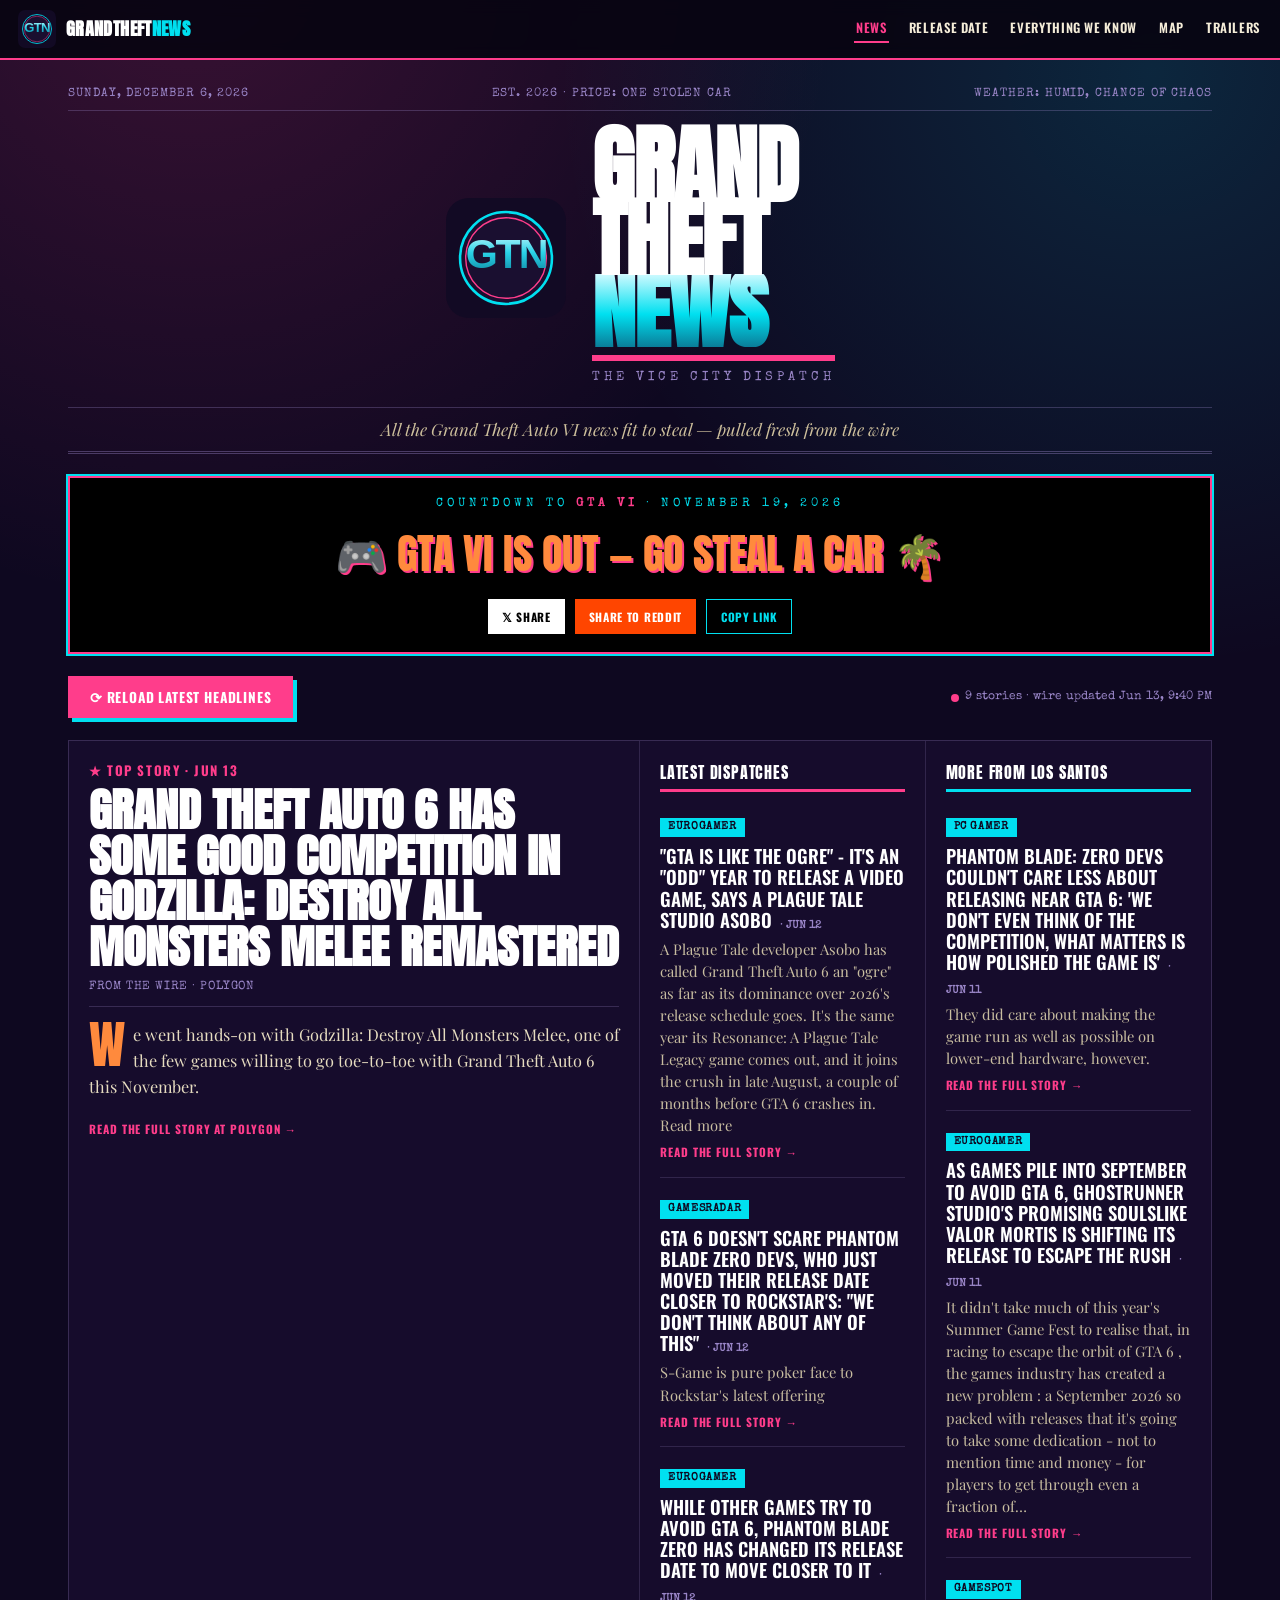
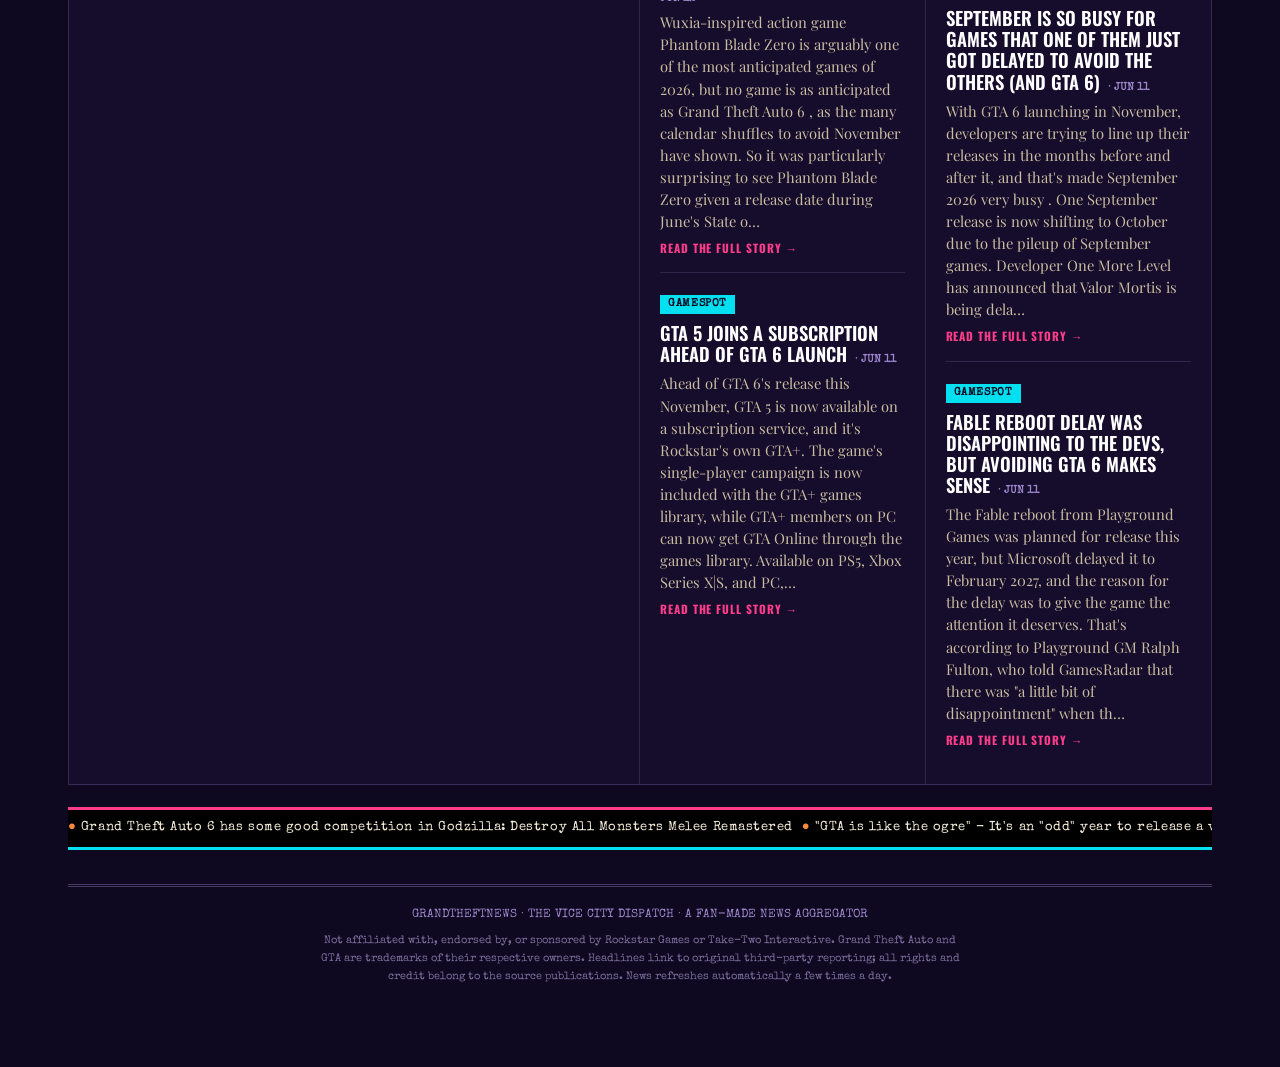
==== commit 100140da: "Add files via upload" ====
--- a/grandtheftnews/index.html
+++ b/grandtheftnews/index.html
@@ -10,18 +10,19 @@
 <meta property="og:site_name" content="GrandTheftNews">
 <meta property="og:title" content="GrandTheftNews — Live GTA 6 Countdown & News">
 <meta property="og:description" content="All the Grand Theft Auto VI news fit to steal, plus a live countdown to launch. Pulled fresh from the wire.">
-<meta property="og:image" content="https://grandtheftnews.com/assets/emblem.png">
-<meta property="og:image:width" content="1024">
-<meta property="og:image:height" content="1024">
+<meta property="og:image" content="https://grandtheftnews.com/assets/og-image.png">
+<meta property="og:image:width" content="1200">
+<meta property="og:image:height" content="630">
 <meta property="og:url" content="https://grandtheftnews.com/">
 <meta property="og:type" content="website">
 <meta name="twitter:card" content="summary_large_image">
 <meta name="twitter:title" content="GrandTheftNews — Live GTA 6 Countdown & News">
 <meta name="twitter:description" content="All the Grand Theft Auto VI news fit to steal, plus a live countdown to launch.">
-<meta name="twitter:image" content="https://grandtheftnews.com/assets/emblem.png">
+<meta name="twitter:image" content="https://grandtheftnews.com/assets/og-image.png">
 <link rel="preconnect" href="https://fonts.googleapis.com">
 <link rel="preconnect" href="https://fonts.gstatic.com" crossorigin>
 <link href="https://fonts.googleapis.com/css2?family=Anton&family=Oswald:wght@300;400;500;600;700&family=Playfair+Display:ital,wght@0,400;0,700;0,900;1,400&family=Special+Elite&display=swap" rel="stylesheet">
+<link rel="stylesheet" href="assets/site.css">
 <style>
   :root{
     --ink:#0e0820;
@@ -48,6 +49,8 @@
     min-height:100vh;
   }
   .wrap{max-width:1180px;margin:0 auto;padding:0 18px 80px;}
+
+  /* MASTHEAD */
   header.masthead{padding:26px 0 0;}
   .topbar{
     display:flex;justify-content:space-between;align-items:center;
@@ -103,6 +106,7 @@
   .cd-share .s-copy.copied{background:var(--cyan);color:#000;}
   @media(max-width:540px){.cd-sep{display:none;}.cd-cell{min-width:64px;}}
 
+  /* CONTROLS */
   .controls{display:flex;justify-content:space-between;align-items:center;gap:12px;flex-wrap:wrap;margin:22px 0;}
   .refresh{font-family:'Oswald';font-weight:700;text-transform:uppercase;letter-spacing:.06em;font-size:.85rem;
     background:var(--pink);color:#fff;border:none;padding:11px 22px;cursor:pointer;
@@ -114,10 +118,12 @@
   .live-dot{display:inline-block;width:8px;height:8px;border-radius:50%;background:var(--pink);margin-right:6px;animation:pulse 1.4s infinite;vertical-align:middle;}
   @keyframes pulse{0%,100%{opacity:1;transform:scale(1);}50%{opacity:.3;transform:scale(.7);}}
 
+  /* DECK */
   .deck{display:grid;grid-template-columns:2fr 1fr 1fr;gap:0;border-top:3px solid var(--pink);
     background:var(--panel);border:1px solid rgba(154,134,200,.25);}
   .col{padding:20px;border-right:1px solid rgba(154,134,200,.2);}
   .col:last-child{border-right:none;}
+
   .lead .kicker{font-family:'Oswald';font-weight:700;text-transform:uppercase;letter-spacing:.12em;color:var(--pink);font-size:.82rem;margin-bottom:8px;}
   .lead h2{font-family:'Anton';font-size:clamp(1.8rem,4.2vw,2.9rem);line-height:.98;text-transform:uppercase;margin-bottom:10px;}
   .lead h2 a{color:#fff;text-decoration:none;}
@@ -126,6 +132,7 @@
     letter-spacing:.05em;margin-bottom:14px;border-bottom:1px solid rgba(154,134,200,.25);padding-bottom:10px;}
   .lead p.body{font-family:'Playfair Display',serif;font-size:1.02rem;line-height:1.6;margin-bottom:14px;color:#e6dcc0;}
   .lead p.body::first-letter{font-family:'Anton';font-size:3.2rem;float:left;line-height:.7;padding:6px 8px 0 0;color:var(--orange);}
+
   .story{padding:15px 0;border-bottom:1px solid rgba(154,134,200,.2);}
   .story:last-child{border-bottom:none;}
   .src{font-family:'Special Elite',monospace;font-size:.66rem;text-transform:uppercase;letter-spacing:.06em;
@@ -139,19 +146,24 @@
     color:var(--pink);text-decoration:none;display:inline-block;margin-top:8px;}
   .read:hover{text-decoration:underline;}
   .when{font-family:'Special Elite',monospace;font-size:.66rem;color:var(--purple);margin-left:8px;}
+
   .colhead{font-family:'Anton';text-transform:uppercase;font-size:1rem;letter-spacing:.05em;
     border-bottom:3px solid var(--pink);padding-bottom:6px;margin-bottom:4px;color:#fff;}
   .colhead.alt{border-bottom-color:var(--cyan);}
-  .ticker{background:#000;overflow:hidden;white-space:nowrap;border-top:3px solid var(--pink);border-bottom:3px solid var(--cyan);margin-top:22px;display:flex;}
-  .ticker span{display:inline-block;white-space:nowrap;padding:9px 0;font-family:'Special Elite',monospace;font-size:.82rem;letter-spacing:.04em;color:var(--paper);animation:scroll 60s linear infinite;flex-shrink:0;}
+
+  .ticker{background:#000;overflow:hidden;white-space:nowrap;border-top:3px solid var(--pink);border-bottom:3px solid var(--cyan);margin-top:22px;}
+  .ticker span{display:inline-block;padding:9px 0;font-family:'Special Elite',monospace;font-size:.82rem;letter-spacing:.04em;color:var(--paper);animation:scroll 42s linear infinite;}
   .ticker b{color:var(--orange);}
-  @keyframes scroll{from{transform:translateX(0);}to{transform:translateX(-100%);}}
+  @keyframes scroll{from{transform:translateX(0);}to{transform:translateX(-50%);}}
+
   footer{margin-top:34px;border-top:3px double rgba(154,134,200,.4);padding-top:18px;text-align:center;
     font-family:'Special Elite',monospace;font-size:.74rem;color:var(--purple);line-height:1.7;}
   footer .disc{max-width:640px;margin:8px auto 0;font-size:.66rem;color:#7a6f9c;}
+
   .skeleton{animation:sk 1.2s infinite;background:linear-gradient(90deg,var(--panel-2),#2a1a4d,var(--panel-2));
     background-size:200% 100%;border-radius:3px;}
   @keyframes sk{0%{background-position:200% 0;}100%{background-position:-200% 0;}}
+
   @media(max-width:860px){
     .deck{grid-template-columns:1fr;}
     .col{border-right:none;border-bottom:1px solid rgba(154,134,200,.2);}
@@ -162,6 +174,14 @@
 </style>
 </head>
 <body>
+<nav class="nav">
+  <a class="brand" href="index.html"><img src="assets/emblem.svg" alt="GrandTheftNews"><b>GRANDTHEFT<span>NEWS</span></b></a>
+  <a class="link active" href="index.html">News</a>
+  <a class="link" href="release-date.html">Release Date</a>
+  <a class="link" href="everything-we-know.html">Everything We Know</a>
+  <a class="link" href="map.html">Map</a>
+  <a class="link" href="trailers.html">Trailers</a>
+</nav>
 <div class="wrap">
 
   <header class="masthead">
@@ -207,7 +227,7 @@
 
   <div class="deck" id="deck"></div>
 
-  <div class="ticker" id="ticker"><span id="tickerText"></span></div>
+  <div class="ticker"><span id="tickerText"></span></div>
 
   <footer>
     <div>GRANDTHEFTNEWS · THE VICE CITY DISPATCH · A FAN-MADE NEWS AGGREGATOR</div>
@@ -221,7 +241,7 @@
 const elDeck=document.getElementById('deck');
 const elStatus=document.getElementById('status');
 const elBtn=document.getElementById('refreshBtn');
-const elTicker=document.getElementById('ticker');
+const elTicker=document.getElementById('tickerText');
 
 (function setDateline(){
   const opt={weekday:'long',year:'numeric',month:'long',day:'numeric'};
@@ -302,9 +322,8 @@
     </div>
     <div class="col"><div class="colhead">Latest Dispatches</div>${mid.map(storyHTML).join('')}</div>
     <div class="col"><div class="colhead alt">More From Los Santos</div>${right.map(storyHTML).join('')}</div>`;
-  const t=items.map(i=>`<b>●</b> ${esc(i.title)}`).join('&nbsp;&nbsp;&nbsp;&nbsp;');
-  const block='<span>'+t+'&nbsp;&nbsp;&nbsp;&nbsp;</span>';
-  elTicker.innerHTML=block+block;
+  const t=items.map(i=>`<b>●</b> ${esc(i.title)}`).join('&nbsp;&nbsp;');
+  elTicker.innerHTML=t+'&nbsp;&nbsp;&nbsp;'+t;
 }
 
 function skeleton(){
--- a/grandtheftnews/assets/site.css
+++ b/grandtheftnews/assets/site.css
@@ -0,0 +1,94 @@
+:root{
+  --ink:#0e0820; --panel:#160c2c; --panel-2:#1d1138; --paper:#f4ecd8;
+  --pink:#ff3d8b; --cyan:#00e0f0; --orange:#ff8a3d; --purple:#9a86c8; --chrome-top:#cffaff;
+}
+*{margin:0;padding:0;box-sizing:border-box;}
+html{scroll-behavior:smooth;}
+body{
+  background:var(--ink); color:var(--paper); font-family:'Oswald',sans-serif; line-height:1.5;
+  background-image:
+    radial-gradient(circle at 15% -5%, rgba(255,61,139,.18), transparent 45%),
+    radial-gradient(circle at 90% 8%, rgba(0,224,240,.14), transparent 42%);
+  background-attachment:fixed; min-height:100vh;
+}
+.wrap{max-width:1000px;margin:0 auto;padding:0 18px 80px;}
+
+/* NAV */
+.nav{position:sticky;top:0;z-index:50;background:rgba(8,5,18,.92);backdrop-filter:blur(8px);
+  border-bottom:2px solid var(--pink);display:flex;align-items:center;gap:18px;flex-wrap:wrap;
+  padding:10px 18px;margin-bottom:0;}
+.nav .brand{display:flex;align-items:center;gap:10px;text-decoration:none;margin-right:auto;}
+.nav .brand img{width:38px;height:38px;}
+.nav .brand b{font-family:'Anton',sans-serif;font-size:1.15rem;letter-spacing:.02em;text-transform:uppercase;color:#fff;}
+.nav .brand b span{color:var(--cyan);}
+.nav a.link{font-family:'Oswald';font-weight:600;text-transform:uppercase;letter-spacing:.05em;
+  font-size:.8rem;color:var(--paper);text-decoration:none;padding:4px 2px;border-bottom:2px solid transparent;transition:.15s;}
+.nav a.link:hover{color:var(--cyan);border-bottom-color:var(--cyan);}
+.nav a.link.active{color:var(--pink);border-bottom-color:var(--pink);}
+@media(max-width:640px){.nav{gap:12px;}.nav a.link{font-size:.72rem;}.nav .brand b{font-size:1rem;}}
+
+/* PAGE HEADER */
+.page-head{padding:42px 0 24px;border-bottom:3px double rgba(154,134,200,.4);margin-bottom:30px;text-align:center;}
+.page-head .kick{font-family:'Special Elite',monospace;font-size:.74rem;letter-spacing:5px;
+  text-transform:uppercase;color:var(--cyan);margin-bottom:14px;}
+.page-head h1{font-family:'Anton',sans-serif;font-size:clamp(2.2rem,6vw,4rem);line-height:.95;
+  text-transform:uppercase;color:#fff;}
+.page-head h1 span{
+  background:linear-gradient(180deg,var(--chrome-top),var(--cyan) 55%,#0a7d99);
+  -webkit-background-clip:text;background-clip:text;-webkit-text-fill-color:transparent;}
+.page-head .lede{font-family:'Playfair Display',serif;font-style:italic;font-size:1.1rem;
+  color:#cdbf9c;max-width:680px;margin:16px auto 0;}
+
+/* CONTENT */
+.content h2{font-family:'Anton',sans-serif;text-transform:uppercase;font-size:clamp(1.5rem,3.5vw,2.1rem);
+  color:#fff;margin:38px 0 14px;padding-bottom:8px;border-bottom:3px solid var(--pink);}
+.content h3{font-family:'Oswald';font-weight:700;text-transform:uppercase;letter-spacing:.03em;
+  font-size:1.2rem;color:var(--cyan);margin:26px 0 10px;}
+.content p{font-family:'Playfair Display',serif;font-size:1.04rem;line-height:1.7;color:#e6dcc0;margin-bottom:16px;}
+.content a{color:var(--pink);text-decoration:underline;text-underline-offset:2px;}
+.content a:hover{color:var(--cyan);}
+.content ul{list-style:none;margin:0 0 18px;}
+.content ul li{font-family:'Playfair Display',serif;font-size:1.02rem;line-height:1.6;color:#e6dcc0;
+  padding:8px 0 8px 26px;position:relative;border-bottom:1px solid rgba(154,134,200,.15);}
+.content ul li::before{content:"▸";position:absolute;left:4px;color:var(--orange);font-family:'Oswald';}
+.content ul li b{color:#fff;}
+
+/* FACT TABLE */
+.facts{width:100%;border-collapse:collapse;margin:8px 0 24px;font-family:'Oswald',sans-serif;}
+.facts td{padding:12px 14px;border-bottom:1px solid rgba(154,134,200,.2);vertical-align:top;}
+.facts td.k{font-weight:700;text-transform:uppercase;letter-spacing:.04em;font-size:.82rem;color:var(--cyan);width:40%;}
+.facts td.v{color:#e6dcc0;font-size:.96rem;}
+.facts tr:nth-child(odd){background:rgba(255,255,255,.02);}
+
+/* CALLOUT */
+.callout{background:#000;border:2px solid var(--pink);box-shadow:0 0 0 2px var(--cyan);
+  padding:20px;margin:26px 0;text-align:center;}
+.callout .big{font-family:'Anton',sans-serif;font-size:clamp(1.8rem,5vw,2.8rem);color:#fff;
+  text-shadow:2px 2px 0 var(--pink),4px 4px 0 var(--cyan);text-transform:uppercase;}
+.callout .sm{font-family:'Special Elite',monospace;font-size:.78rem;letter-spacing:3px;
+  text-transform:uppercase;color:var(--purple);margin-top:10px;}
+
+/* COUNTDOWN (shared) */
+.cd-grid{display:flex;justify-content:center;gap:14px;flex-wrap:wrap;margin-top:6px;}
+.cd-cell{min-width:74px;}
+.cd-num{font-family:'Anton',sans-serif;font-size:clamp(2rem,5.5vw,3rem);line-height:1;color:#fff;
+  text-shadow:2px 2px 0 var(--pink),4px 4px 0 var(--cyan);}
+.cd-unit{font-family:'Oswald';font-weight:600;text-transform:uppercase;letter-spacing:.1em;font-size:.68rem;color:var(--purple);margin-top:6px;}
+.cd-sep{font-family:'Anton';font-size:clamp(1.4rem,4vw,2.2rem);color:var(--orange);align-self:flex-start;}
+@media(max-width:540px){.cd-sep{display:none;}}
+
+/* VIDEO EMBED */
+.video{position:relative;width:100%;padding-bottom:56.25%;height:0;margin:14px 0 8px;
+  border:2px solid var(--cyan);box-shadow:0 0 0 2px var(--pink);}
+.video iframe{position:absolute;top:0;left:0;width:100%;height:100%;border:0;}
+.vcaption{font-family:'Special Elite',monospace;font-size:.74rem;color:var(--purple);margin-bottom:26px;text-align:center;}
+
+/* CTA back to home */
+.home-cta{display:block;text-align:center;margin:40px 0 0;}
+.home-cta a{font-family:'Oswald';font-weight:700;text-transform:uppercase;letter-spacing:.06em;font-size:.85rem;
+  background:var(--pink);color:#fff;text-decoration:none;padding:12px 26px;box-shadow:4px 4px 0 var(--cyan);display:inline-block;transition:.12s;}
+.home-cta a:hover{transform:translate(-2px,-2px);box-shadow:6px 6px 0 var(--cyan);}
+
+footer{margin-top:44px;border-top:3px double rgba(154,134,200,.4);padding-top:18px;text-align:center;
+  font-family:'Special Elite',monospace;font-size:.74rem;color:var(--purple);line-height:1.7;}
+footer .disc{max-width:640px;margin:8px auto 0;font-size:.66rem;color:#7a6f9c;}
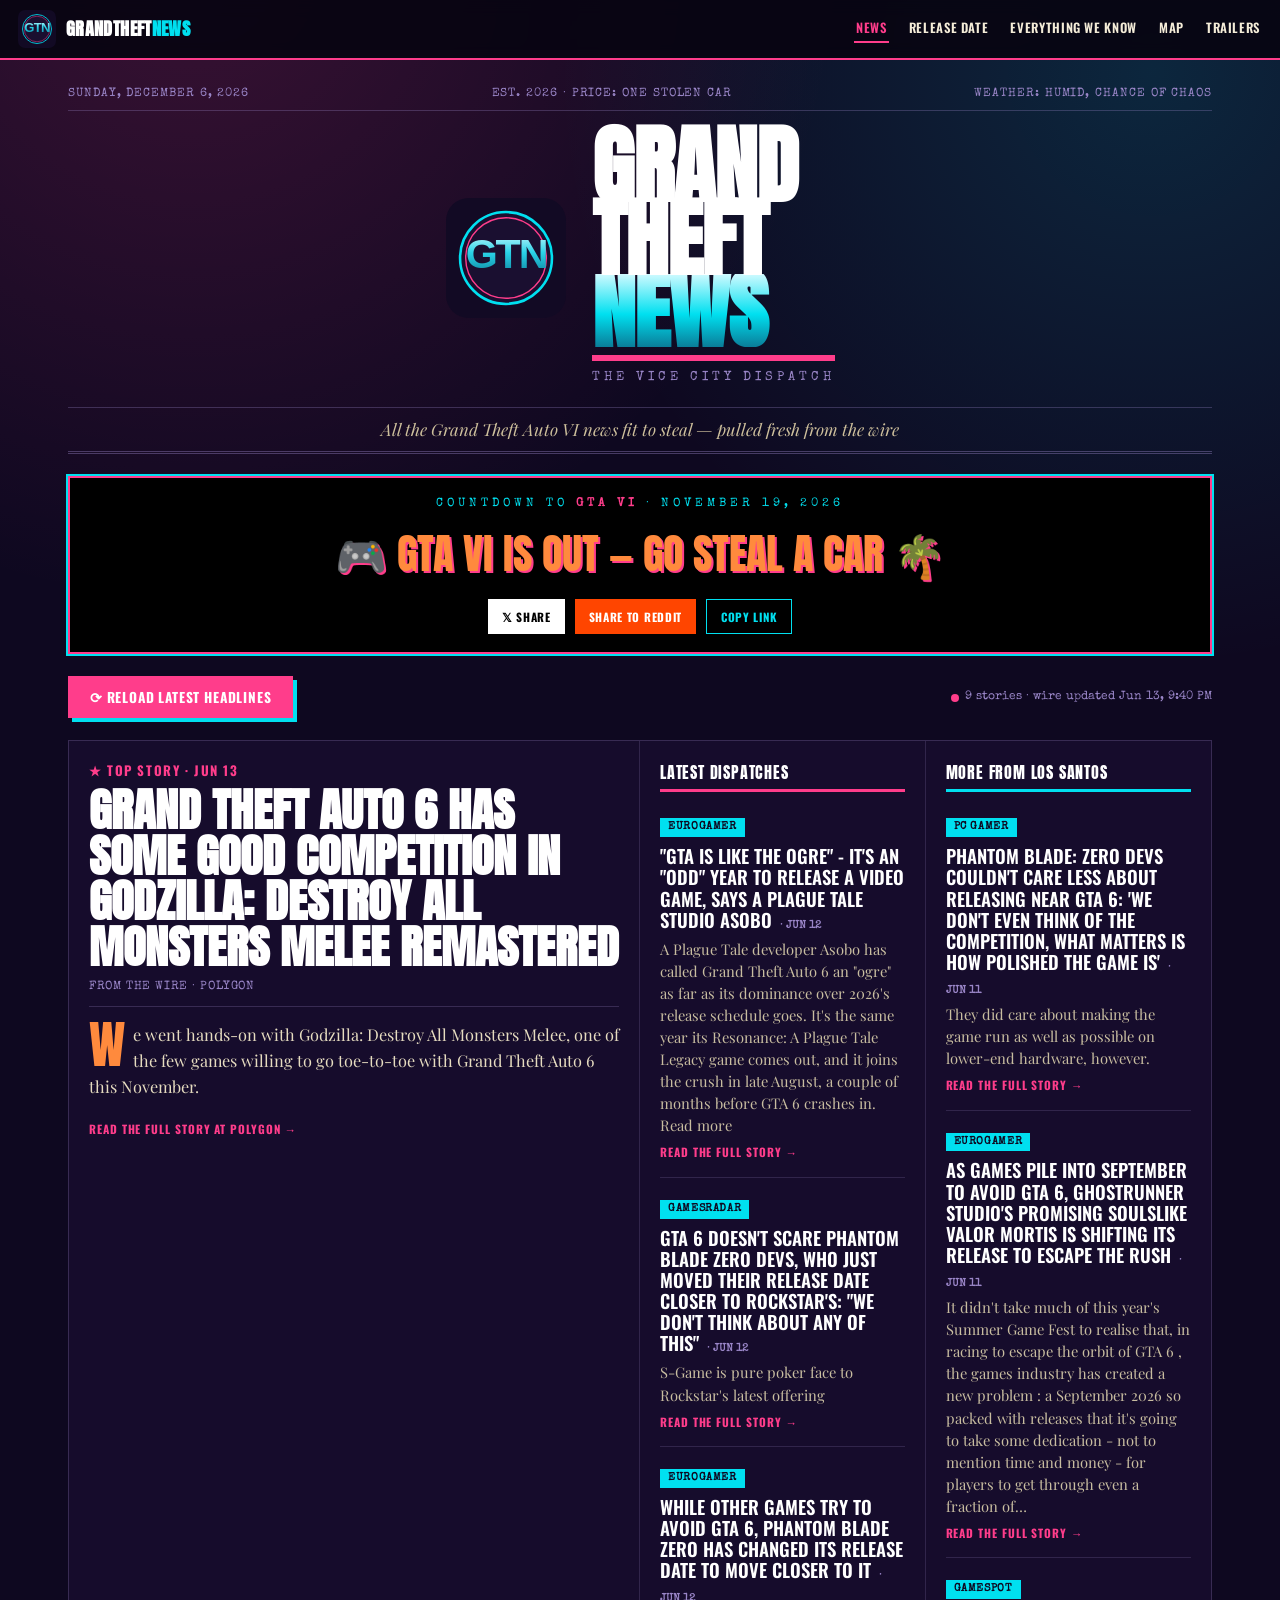
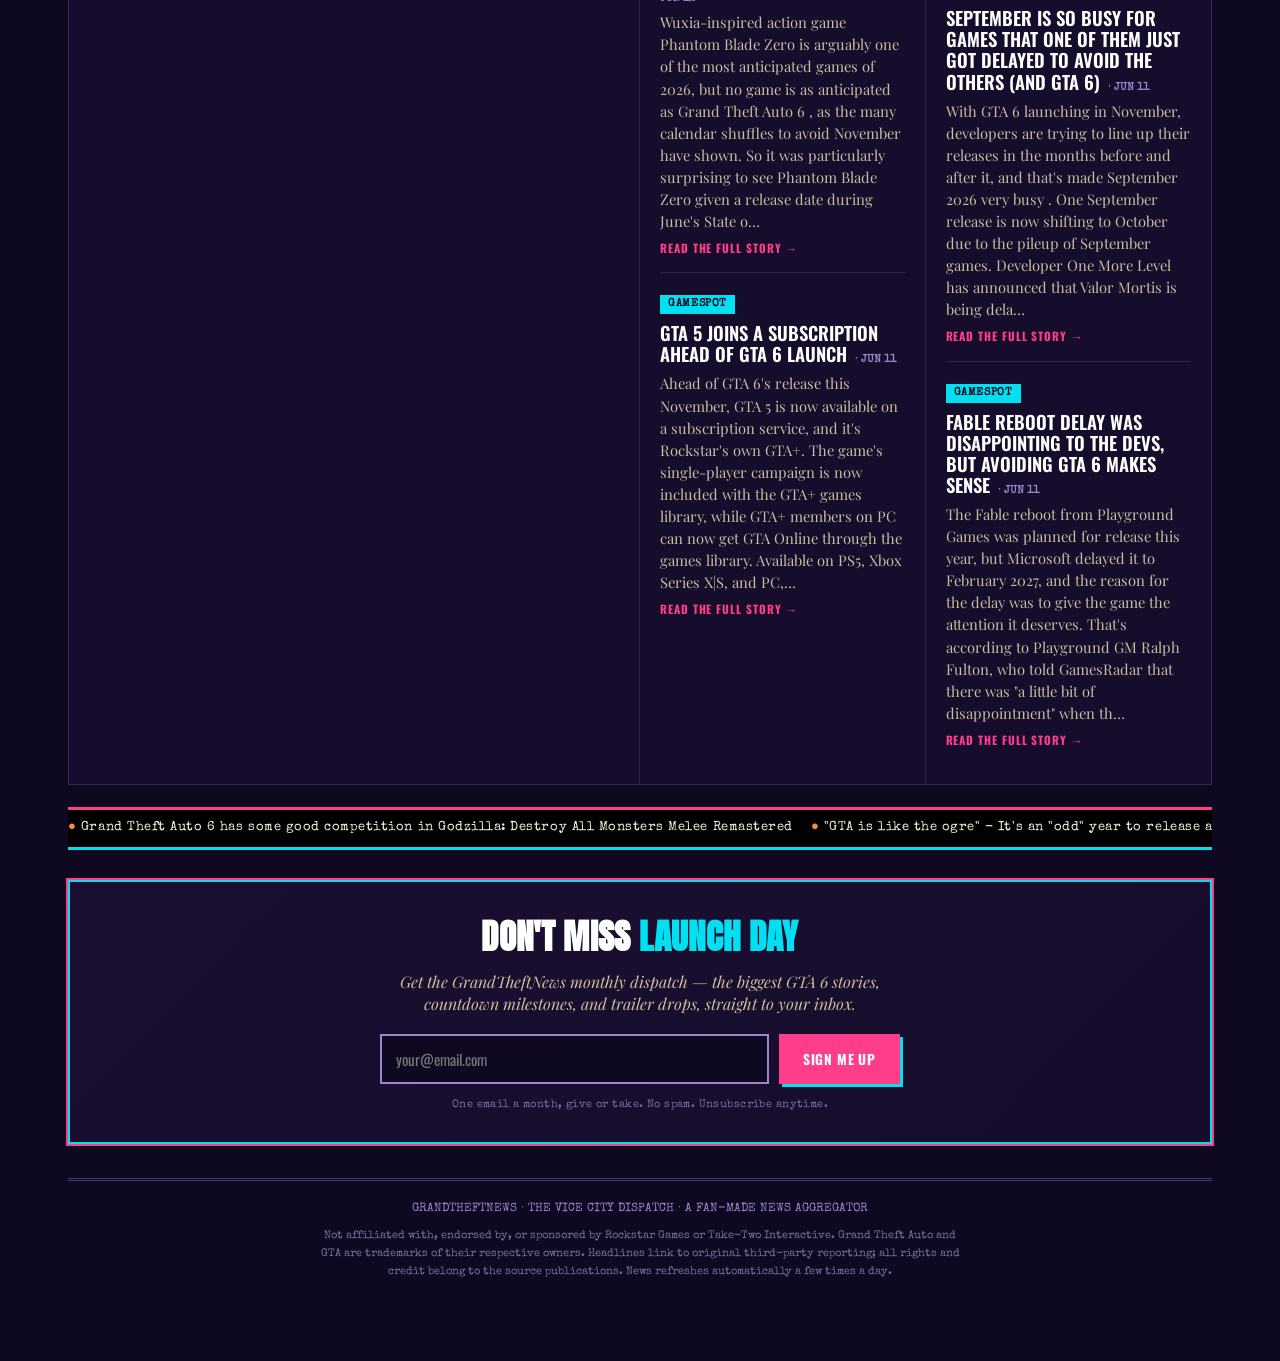
==== commit abc7d171: "Add files via upload" ====
--- a/grandtheftnews/index.html
+++ b/grandtheftnews/index.html
@@ -151,10 +151,25 @@
     border-bottom:3px solid var(--pink);padding-bottom:6px;margin-bottom:4px;color:#fff;}
   .colhead.alt{border-bottom-color:var(--cyan);}
 
-  .ticker{background:#000;overflow:hidden;white-space:nowrap;border-top:3px solid var(--pink);border-bottom:3px solid var(--cyan);margin-top:22px;}
-  .ticker span{display:inline-block;padding:9px 0;font-family:'Special Elite',monospace;font-size:.82rem;letter-spacing:.04em;color:var(--paper);animation:scroll 42s linear infinite;}
+  .ticker{background:#000;overflow:hidden;white-space:nowrap;border-top:3px solid var(--pink);border-bottom:3px solid var(--cyan);margin-top:22px;display:flex;}
+  .ticker span{display:inline-block;white-space:nowrap;padding:9px 0;font-family:'Special Elite',monospace;font-size:.82rem;letter-spacing:.04em;color:var(--paper);animation:scroll 60s linear infinite;flex-shrink:0;}
   .ticker b{color:var(--orange);}
-  @keyframes scroll{from{transform:translateX(0);}to{transform:translateX(-50%);}}
+  @keyframes scroll{from{transform:translateX(0);}to{transform:translateX(-100%);}}
+
+  /* NEWSLETTER */
+  .signup{margin-top:30px;background:linear-gradient(135deg,#1a0f30,#160c2c);border:2px solid var(--cyan);
+    box-shadow:0 0 0 2px var(--pink);padding:30px 24px;text-align:center;}
+  .signup h3{font-family:'Anton',sans-serif;text-transform:uppercase;font-size:clamp(1.5rem,4vw,2.2rem);color:#fff;letter-spacing:.01em;}
+  .signup h3 span{color:var(--cyan);}
+  .signup p{font-family:'Playfair Display',serif;font-style:italic;color:#cdbf9c;font-size:1rem;margin:10px auto 18px;max-width:480px;}
+  .signup form{display:flex;justify-content:center;gap:10px;flex-wrap:wrap;max-width:520px;margin:0 auto;}
+  .signup input[type=email]{flex:1;min-width:220px;padding:12px 14px;border:2px solid var(--purple);
+    background:#0e0820;color:var(--paper);font-family:'Oswald';font-size:.95rem;}
+  .signup input[type=email]:focus{outline:none;border-color:var(--cyan);}
+  .signup button{font-family:'Oswald';font-weight:700;text-transform:uppercase;letter-spacing:.06em;font-size:.85rem;
+    background:var(--pink);color:#fff;border:none;padding:12px 24px;cursor:pointer;box-shadow:3px 3px 0 var(--cyan);transition:transform .12s;}
+  .signup button:hover{transform:translate(-2px,-2px);box-shadow:5px 5px 0 var(--cyan);}
+  .signup .fineprint{font-family:'Special Elite',monospace;font-size:.66rem;color:#7a6f9c;margin-top:14px;letter-spacing:.04em;}
 
   footer{margin-top:34px;border-top:3px double rgba(154,134,200,.4);padding-top:18px;text-align:center;
     font-family:'Special Elite',monospace;font-size:.74rem;color:var(--purple);line-height:1.7;}
@@ -227,7 +242,19 @@
 
   <div class="deck" id="deck"></div>
 
-  <div class="ticker"><span id="tickerText"></span></div>
+  <div class="ticker" id="ticker"><span id="tickerText"></span></div>
+
+  <section class="signup">
+    <h3>Don't Miss <span>Launch Day</span></h3>
+    <p>Get the GrandTheftNews monthly dispatch — the biggest GTA 6 stories, countdown milestones, and trailer drops, straight to your inbox.</p>
+    <form name="newsletter" method="POST" data-netlify="true" netlify-honeypot="bot-field">
+      <input type="hidden" name="form-name" value="newsletter">
+      <p style="display:none;"><label>Don't fill this out: <input name="bot-field"></label></p>
+      <input type="email" name="email" placeholder="your@email.com" required aria-label="Email address">
+      <button type="submit">Sign Me Up</button>
+    </form>
+    <div class="fineprint">One email a month, give or take. No spam. Unsubscribe anytime.</div>
+  </section>
 
   <footer>
     <div>GRANDTHEFTNEWS · THE VICE CITY DISPATCH · A FAN-MADE NEWS AGGREGATOR</div>
@@ -241,7 +268,7 @@
 const elDeck=document.getElementById('deck');
 const elStatus=document.getElementById('status');
 const elBtn=document.getElementById('refreshBtn');
-const elTicker=document.getElementById('tickerText');
+const elTicker=document.getElementById('ticker');
 
 (function setDateline(){
   const opt={weekday:'long',year:'numeric',month:'long',day:'numeric'};
@@ -322,8 +349,9 @@
     </div>
     <div class="col"><div class="colhead">Latest Dispatches</div>${mid.map(storyHTML).join('')}</div>
     <div class="col"><div class="colhead alt">More From Los Santos</div>${right.map(storyHTML).join('')}</div>`;
-  const t=items.map(i=>`<b>●</b> ${esc(i.title)}`).join('&nbsp;&nbsp;');
-  elTicker.innerHTML=t+'&nbsp;&nbsp;&nbsp;'+t;
+  const t=items.map(i=>`<b>●</b> ${esc(i.title)}`).join('&nbsp;&nbsp;&nbsp;&nbsp;');
+  const block='<span>'+t+'&nbsp;&nbsp;&nbsp;&nbsp;</span>';
+  elTicker.innerHTML=block+block;
 }
 
 function skeleton(){
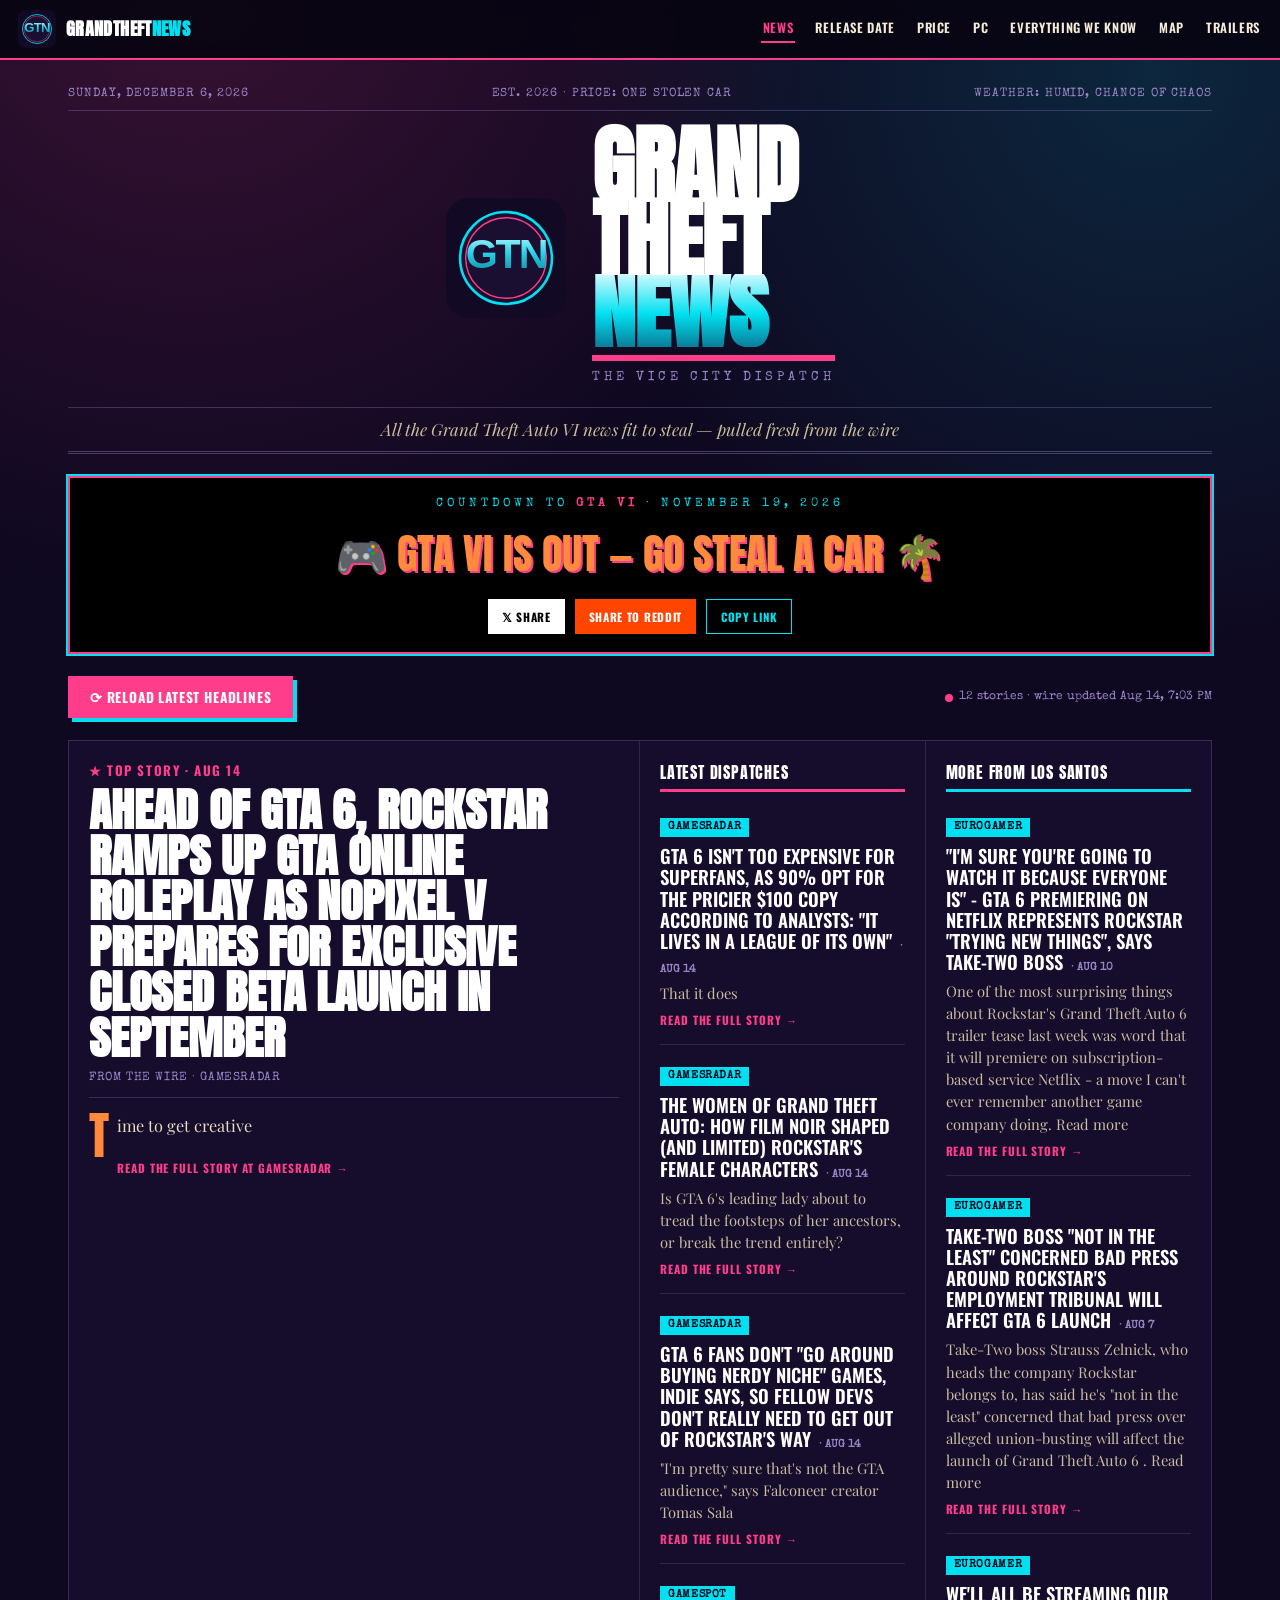
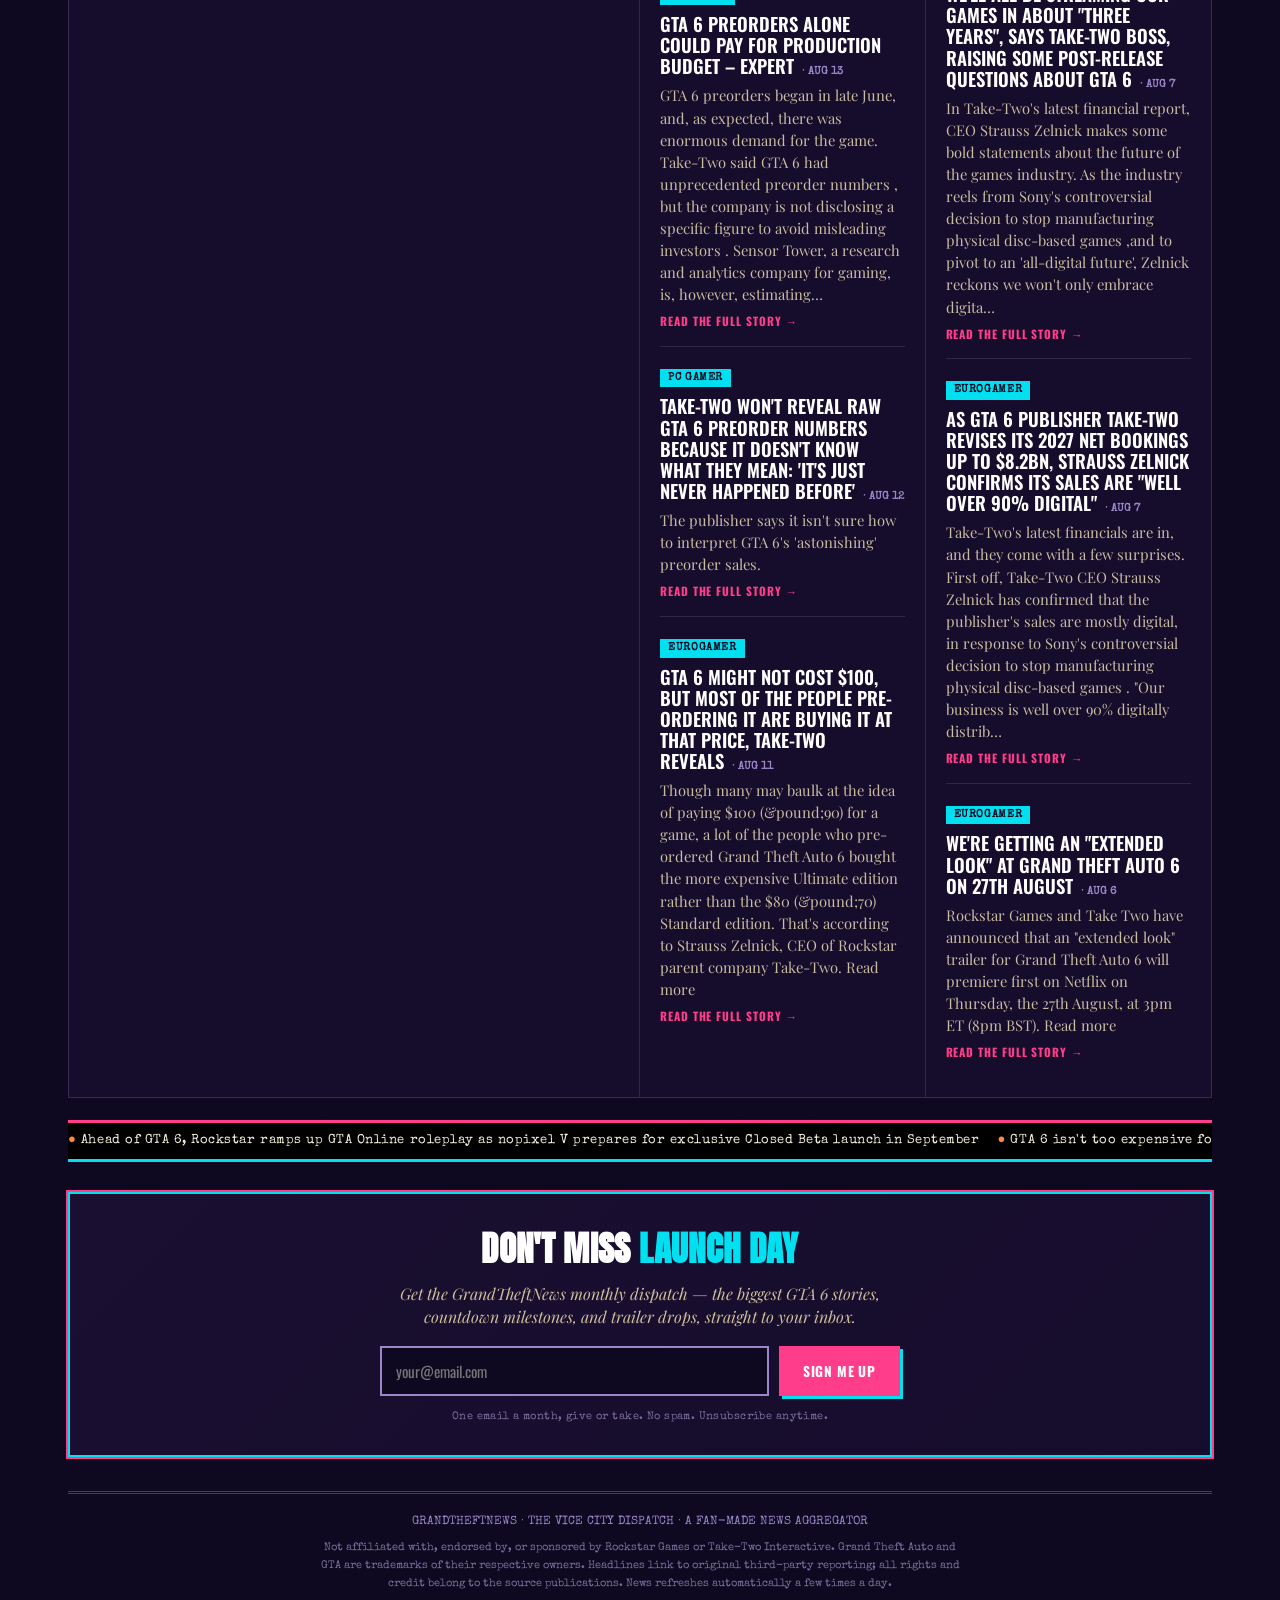
==== commit faeece70: "Add files via upload" ====
--- a/grandtheftnews/index.html
+++ b/grandtheftnews/index.html
@@ -193,6 +193,8 @@
   <a class="brand" href="index.html"><img src="assets/emblem.svg" alt="GrandTheftNews"><b>GRANDTHEFT<span>NEWS</span></b></a>
   <a class="link active" href="index.html">News</a>
   <a class="link" href="release-date.html">Release Date</a>
+  <a class="link" href="price-preorder.html">Price</a>
+  <a class="link" href="pc.html">PC</a>
   <a class="link" href="everything-we-know.html">Everything We Know</a>
   <a class="link" href="map.html">Map</a>
   <a class="link" href="trailers.html">Trailers</a>
